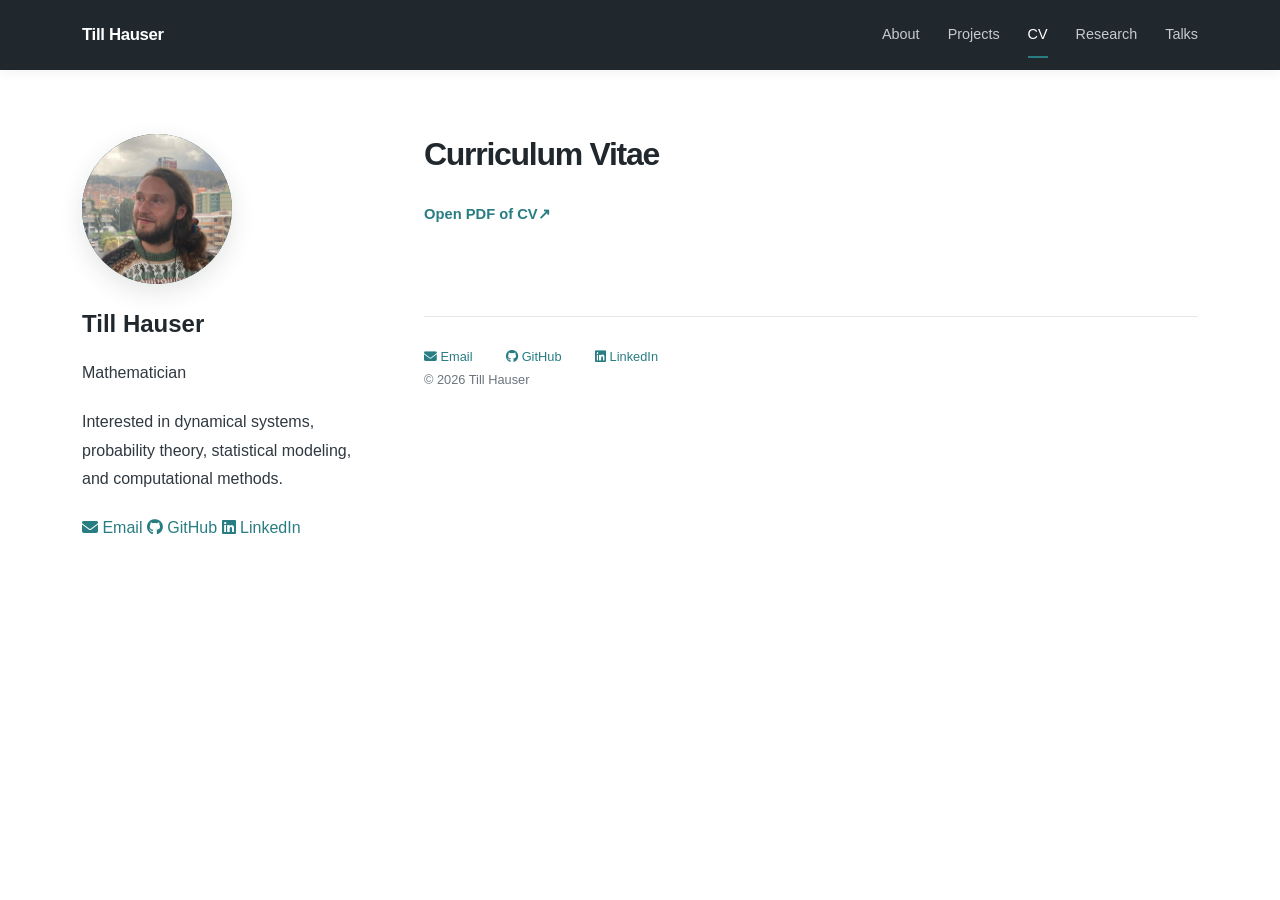
==== cv.html @ 0bf38874 "index.html updated, css and javascript added, 2pdfs added, image added, cv.html, projects.html, rese" ====
<!DOCTYPE html>
<html lang="en">
<head>
    <meta charset="UTF-8">
    <meta name="viewport" content="width=device-width, initial-scale=1.0">

    <title>Homepage of Till Hauser</title>

    <meta
        name="description"
        content="Personal website of Till Hauser."
    >

    <link rel="stylesheet" href="css/style.css">
    <script src="js/main.js" defer></script>

    <link rel="stylesheet" href="https://cdnjs.cloudflare.com/ajax/libs/font-awesome/6.7.2/css/all.min.css">
</head>

<body>

    <!-- Site navigation -->
    <header class="site-header">
        <div class="header-inner">
            <a href="index.html" class="site-title">Till Hauser</a>

            <button
                class="menu-toggle"
                id="menu-toggle"
                aria-label="Open navigation menu"
                aria-expanded="false"
                aria-controls="main-navigation">
                <span></span>
                <span></span>
                <span></span>
            </button>

            <nav class="main-navigation" id="main-navigation" aria-label="Main navigation">
                <a href="index.html" class="nav-link">About</a>
                <a href="projects.html" class="nav-link">Projects</a>
                <a href="cv.html" class="nav-link active">CV</a>
                <a href="research.html" class="nav-link">Research</a>
                <a href="talks.html" class="nav-link">Talks</a>
            </nav>
        </div>
    </header>


    <!-- Main Layout -->
    <div class="page-layout">

        <!-- Sidebar -->
        <aside class="sidebar">

            <div class="profile">

                <div class="profile-image">
                    <img src="images/face.jpg" alt="">
                </div>

                <h1 class="profile-name">
                    Till Hauser
                </h1>

                <p class="profile-role">
                    Mathematician
                </p>

                <p class="profile-description">
                    Interested in dynamical systems, probability theory, statistical
                    modeling, and computational methods.
                </p>

                <div class="profile-links">

                    <a href="mailto:hauser.math@mail.de">
                        <i class="fa-solid fa-envelope link-icon"></i>
                        Email
                    </a>

                    <a href="https://github.com/TillHauser"
                       target="_blank"
                       rel="noopener noreferrer">
                        <i class="fa-brands fa-github link-icon"></i>
                        GitHub
                    </a>

                    <a href="https://www.linkedin.com/in/till-hauser-2a17a729b/"
                       target="_blank"
                       rel="noopener noreferrer">
                        <i class="fa-brands fa-linkedin link-icon"></i>
                        LinkedIn
                    </a>

                </div>

            </div>
        </aside>


        <!-- Main Content -->
        <main class="main-content" id="home">

            <!-- CV -->
            <section class="content-section" id="cv">

                <!--
                <p class="eyebrow">EXPERIENCE & EDUCATION</p>
                    -->
                <h2>Curriculum Vitae</h2>


                <a href="files/cv.pdf"
                   target="_blank"
                   class="text-link">
                    Open PDF of CV↗
                </a>

                <!--

                <div class="timeline">

                    <div class="timeline-item">

                        <span class="timeline-date">
                            2024 — 2026
                        </span>

                        <div>
                            <h3>Research Fellow</h3>
                            <p>
                                Pontificia Universidad Católica de Chile
                            </p>
                        </div>

                    </div>

                    <div class="timeline-item">

                        <span class="timeline-date">
                            2022 — 2024
                        </span>

                        <div>
                            <h3>Postdoctoral Research</h3>
                            <p>
                                Max Planck Institute for Mathematics
                                and German Aerospace Center (DLR)
                            </p>
                        </div>

                    </div>

                    <div class="timeline-item">

                        <span class="timeline-date">
                            2017 — 2021
                        </span>

                        <div>
                            <h3>PhD in Mathematics</h3>
                            <p>
                                Friedrich Schiller University Jena
                            </p>
                        </div>

                    </div>

                </div>
                -->




            </section>


            <!-- Footer -->
            <footer class="site-footer">

                <a href="mailto:hauser.math@mail.de"
                   class = "footer-link">
                    <i class="fa-solid fa-envelope link-icon"></i>
                    Email
                </a>

                <a href="https://github.com/TillHauser"
                   target="_blank"
                   rel="noopener noreferrer"
                   class = "footer-link">
                    <i class="fa-brands fa-github link-icon"></i>
                    GitHub
                </a>

                <a href="https://www.linkedin.com/in/till-hauser-2a17a729b/"
                   target="_blank"
                   rel="noopener noreferrer"
                   class = "footer-link">
                    <i class="fa-brands fa-linkedin link-icon"></i>
                    LinkedIn
                </a>

                <p>
                    © <span id="current-year"></span>
                    Till Hauser
                </p>

            </footer>

        </main>

    </div>

</body>
</html>
---- css/style.css ----
/* =========================================
   1. Global settings
========================================= */

:root {
    --color-background: #ffffff;
    --color-surface: #f6f7f8;
    --color-header: #20272d;

    --color-text: #303840;
    --color-muted: #6b747d;
    --color-heading: #20272d;

    --color-accent: #287d83;
    --color-accent-light: #e7f2f2;

    --color-border: #e3e7e9;

    --font-main:
        "Segoe UI",
        "Helvetica Neue",
        Arial,
        sans-serif;

    --max-width: 1180px;
    --sidebar-width: 270px;

    --transition: 0.2s ease;
}


* {
    box-sizing: border-box;
}


html {
    scroll-behavior: smooth;
    scroll-padding-top: 90px;
}


body {
    margin: 0;
    background: var(--color-background);
    color: var(--color-text);

    font-family: var(--font-main);
    font-size: 16px;
    line-height: 1.8;

    -webkit-font-smoothing: antialiased;
}


a {
    color: var(--color-accent);
    text-decoration: none;

    transition: color var(--transition);
}


a:hover {
    color: #185e63;
}


h1,
h2,
h3 {
    color: var(--color-heading);
    line-height: 1.3;
    margin-top: 0;
}


h2 {
    font-size: 2rem;
    font-weight: 650;
    letter-spacing: -0.04em;
    margin-bottom: 1.5rem;
}


h3 {
    font-size: 1.2rem;
    font-weight: 650;
    margin-bottom: 0.5rem;
}


p {
    margin-top: 0;
    margin-bottom: 1.25rem;
}


/* =========================================
   2. Header and navigation
========================================= */

.site-header {
    position: sticky;
    top: 0;
    z-index: 100;

    background: var(--color-header);
    color: #ffffff;

    box-shadow: 0 2px 12px rgba(0, 0, 0, 0.06);
}


.header-inner {
    max-width: var(--max-width);
    min-height: 66px;

    margin: 0 auto;
    padding: 0 32px;

    display: flex;
    align-items: center;
    justify-content: space-between;
}


.site-title {
    color: #ffffff;
    font-size: 1.05rem;
    font-weight: 700;
    letter-spacing: -0.02em;
}


.site-title:hover {
    color: #b9dfe0;
}


.main-navigation {
    display: flex;
    align-items: center;
    gap: 28px;
}


.nav-link {
    color: #c5cbd0;
    font-size: 0.9rem;
    font-weight: 500;

    padding: 22px 0;

    position: relative;
}


.nav-link:hover,
.nav-link.active {
    color: #ffffff;
}


.nav-link.active::after {
    content: "";

    position: absolute;
    bottom: 12px;
    left: 0;

    width: 100%;
    height: 2px;

    background: var(--color-accent);
}


.menu-toggle {
    display: none;

    background: transparent;
    border: none;

    padding: 8px;
    cursor: pointer;
}


.menu-toggle span {
    display: block;

    width: 23px;
    height: 2px;

    margin: 5px 0;

    background: #ffffff;
}


/* =========================================
   3. Main page layout
========================================= */

.page-layout {
    max-width: var(--max-width);

    margin: 0 auto;
    padding: 64px 32px 40px;

    display: grid;
    grid-template-columns: var(--sidebar-width) minmax(0, 1fr);

    gap: 72px;
    align-items: start;
}


/* =========================================
   4. Sidebar
========================================= */

.sidebar {
    position: sticky;
    top: 105px;
}

.profile {
    text-align: left;
}

.profile-image {
    width: 150px;
    height: 150px;

    margin-bottom: 24px;

    display: flex;
    align-items: center;
    justify-content: center;

    border-radius: 50%;
    overflow: hidden;

    background: linear-gradient(135deg, #263840, #497b80);

    box-shadow: 0 8px 24px rgba(32, 39, 45, 0.12);
}

.profile-image img {
    display: block;

    width: 100%;
    height: 100%;

    object-fit: cover;
    object-position: center;
}



/* =========================================
   5. Main content
========================================= */

.main-content {
    min-width: 0;
}


.content-section {
    padding-bottom: 56px;
    margin-bottom: 56px;

    border-bottom: 1px solid var(--color-border);
}


.content-section:last-of-type {
    border-bottom: none;
    margin-bottom: 0;
}


.eyebrow {
    color: var(--color-accent);

    font-size: 0.72rem;
    font-weight: 700;

    letter-spacing: 0.13em;
    line-height: 1.5;

    margin-bottom: 14px;
}


.intro {
    color: #46515a;

    font-size: 1rem;
    text-align: justify;
    line-height: 1.8;

    font-weight: 400;
}


/* =========================================
   6. Projects
========================================= */

.project {
    display: grid;
    grid-template-columns: 42px minmax(0, 1fr);

    gap: 18px;

    padding: 28px 0;

    border-top: 1px solid var(--color-border);
}


.project-number {
    color: #a0a9af;

    font-size: 0.82rem;
    font-weight: 600;

    padding-top: 4px;
}


.project-content p {
    color: var(--color-muted);
    font-size: 0.95rem;
}


.project-tags {
    display: flex;
    flex-wrap: wrap;
    gap: 8px;

    margin: 18px 0;
}


.project-tags span {
    background: var(--color-accent-light);
    color: #28666a;

    padding: 4px 10px;

    border-radius: 4px;

    font-size: 0.75rem;
    font-weight: 600;
}


.project-link {
    font-size: 0.9rem;
    font-weight: 600;
}


.project-link span,
.text-link span {
    margin-left: 4px;
}


/* =========================================
   7. CV timeline
========================================= */

.timeline {
    margin: 32px 0;
}


.timeline-item {
    display: grid;
    grid-template-columns: 125px minmax(0, 1fr);

    gap: 20px;

    padding-bottom: 30px;

    position: relative;
}


.timeline-item:last-child {
    padding-bottom: 0;
}


.timeline-date {
    color: var(--color-muted);

    font-size: 0.85rem;
    font-weight: 600;

    padding-top: 3px;
}


.timeline-item h3 {
    font-size: 1.05rem;
    margin-bottom: 5px;
}


.timeline-item p {
    color: var(--color-muted);
    font-size: 0.9rem;

    margin-bottom: 0;
}


.text-link {
    font-weight: 600;
    font-size: 0.92rem;
}




/* =========================================
   8. Publications
========================================= */


.dissertation-list {
    list-style: none;
    padding-left: 42px;
}


.publication-group {
    margin-top: 42px;
}


.publication-heading {
    font-size: 1.3rem;
    font-weight: 650;

    margin-bottom: 24px;
    padding-bottom: 12px;

    border-bottom: 1px solid var(--color-border);
}


.publication-list {
    list-style: none;

    counter-reset: publication-counter;

    margin: 0;
    padding: 0;
}


.publication-list[start="11"] {
    counter-reset: publication-counter 10;
}


.publication-list li {
    counter-increment: publication-counter;

    position: relative;

    padding: 0 0 26px 42px;
    margin-bottom: 26px;

    border-bottom: 1px solid var(--color-border);
}


.publication-list li::before {
    content: "[" counter(publication-counter) "]";

    position: absolute;
    left: 0;
    top: 1px;

    color: var(--color-muted);

    font-size: 0.85rem;
    font-weight: 600;

    font-variant-numeric: tabular-nums;
}


.publication-list li:last-child {
    border-bottom: none;
}


.authors {
    display: block;

    color: var(--color-text);

    font-size: 0.92rem;
    line-height: 1.7;
}


.publication-title {
    display: inline;

    color: var(--color-heading);

    font-size: 1rem;
    font-weight: 600;
    line-height: 1.7;
}


.publication-title:hover {
    color: var(--color-accent);
}


.journal {
    display: block;

    color: var(--color-muted);

    font-size: 0.9rem;
    line-height: 1.7;

    margin-top: 3px;
}


.doi {
    display: inline-block;

    color: var(--color-accent);

    font-size: 0.78rem;
    font-weight: 700;

    margin-top: 7px;
}


.doi:hover {
    text-decoration: underline;
}


@media (max-width: 700px) {

    .publication-list li {
        padding-left: 34px;
        margin-bottom: 22px;
        padding-bottom: 22px;
    }

    .publication-title {
        font-size: 0.95rem;
    }

    .authors,
    .journal {
        font-size: 0.85rem;
    }

}



/* =========================================
   9. Footer
========================================= */

.site-footer {
    margin-top: 32px;
    padding-top: 28px;

    border-top: 1px solid var(--color-border);

    color: var(--color-muted);
    font-size: 0.8rem;
}


.site-footer p {
    margin-bottom: 5px;
}

.footer-link {
    margin-right: 30px;
}


/* =========================================
   10. Responsive design
========================================= */

@media (max-width: 900px) {

    .page-layout {
        grid-template-columns: 220px minmax(0, 1fr);
        gap: 42px;

        padding: 48px 24px 32px;
    }

    .profile-image {
        width: 140px;
        height: 140px;
        border-radius: 50%;
        overflow: hidden;
        margin-bottom: 20px;
    }

    .profile-image img {
        width: 100%;
        height: 100%;
        object-fit: cover;
        object-position: center;
        display: block;
    }

    .main-navigation {
        gap: 18px;
    }

}


@media (max-width: 700px) {

    .header-inner {
        padding: 0 22px;
    }

    .menu-toggle {
        display: block;
    }

    .main-navigation {
        display: none;

        position: absolute;
        top: 66px;
        left: 0;
        right: 0;

        background: var(--color-header);

        padding: 12px 22px 22px;

        flex-direction: column;
        align-items: stretch;

        gap: 0;
    }

    .main-navigation.open {
        display: flex;
    }

    .nav-link {
        padding: 12px 0;
    }

    .nav-link.active::after {
        display: none;
    }

    .page-layout {
        display: flex;
        flex-direction: column;

        gap: 48px;

        padding: 40px 22px 24px;
    }

    .sidebar {
        position: sticky;
        top: 0;
        align-self: start;

        height: 100vh;
        overflow-y: auto;
    }

    .profile {
        display: grid;
        grid-template-columns: 90px minmax(0, 1fr);

        column-gap: 20px;
        align-items: center;
    }

    .profile-image {
        width: 90px;
        height: 90px;

        grid-row: span 3;

        margin: 0;

        font-size: 1.8rem;
    }

    .profile-name {
        font-size: 1.35rem;
        margin-bottom: 2px;
    }

    .profile-role {
        margin-bottom: 4px;
    }

    .profile-description {
        font-size: 0.85rem;
        margin-bottom: 0;
    }

    .profile-links {
        grid-column: 1 / -1;

        flex-direction: row;
        flex-wrap: wrap;

        gap: 18px;

        margin-top: 20px;
    }

    .profile-links a {
        font-size: 0.85rem;
    }

    .content-section {
        padding-bottom: 40px;
        margin-bottom: 40px;
    }

    h2 {
        font-size: 1.75rem;
    }

    .intro {
        font-size: 1.1rem;
    }

    .timeline-item {
        grid-template-columns: 1fr;
        gap: 5px;
    }

}


@media (max-width: 420px) {

    .profile {
        grid-template-columns: 72px minmax(0, 1fr);
        column-gap: 14px;
    }

    .profile-image {
        width: 72px;
        height: 72px;

        font-size: 1.5rem;
    }

    .profile-name {
        font-size: 1.2rem;
    }

    .project {
        grid-template-columns: 28px minmax(0, 1fr);
        gap: 12px;
    }

}


/* =========================================
   11. Talks
========================================= */

.talk-year {
    margin: 44px 0 0;
}

.talk-year-heading {
    font-size: 1.3rem;
    font-weight: 650;
    margin-bottom: 8px;
    padding-bottom: 12px;
    border-bottom: 1px solid var(--color-border);
}

.talk-list {
    margin: 0;
}

.talk-item {
    display: grid;
    grid-template-columns: 76px minmax(0, 1fr);
    gap: 20px;
    padding: 22px 0;
    border-bottom: 1px solid var(--color-border);
}

.talk-item:last-child {
    border-bottom: none;
}

.talk-date {
    color: var(--color-muted);
    font-size: 0.85rem;
    font-weight: 600;
    font-variant-numeric: tabular-nums;
    padding-top: 3px;
}

.talk-heading {
    display: flex;
    flex-wrap: wrap;
    align-items: baseline;
    gap: 8px 12px;
}

.talk-title {
    font-size: 1.05rem;
    margin-bottom: 5px;
}

.talk-event {
    color: var(--color-muted);
    font-size: 0.9rem;
    line-height: 1.7;
    margin: 0;
}

.talk-tags {
    display: flex;
    flex-wrap: wrap;
    gap: 8px;

    margin: 18px 0;
}


.talk-tags span {
    background: var(--color-accent-light);
    color: #28666a;

    padding: 4px 10px;

    border-radius: 4px;

    font-size: 0.75rem;
    font-weight: 600;
}

@media (max-width: 700px) {
    .talk-item {
        grid-template-columns: 1fr;
        gap: 5px;
        padding: 20px 0;
    }

    .talk-heading {
        display: block;
    }

    .talk-type {
        display: inline-block;
        margin: 3px 0 6px;
    }

    .talk-title {
        font-size: 1rem;
    }

    .talk-venue {
        font-size: 0.85rem;
    }
}
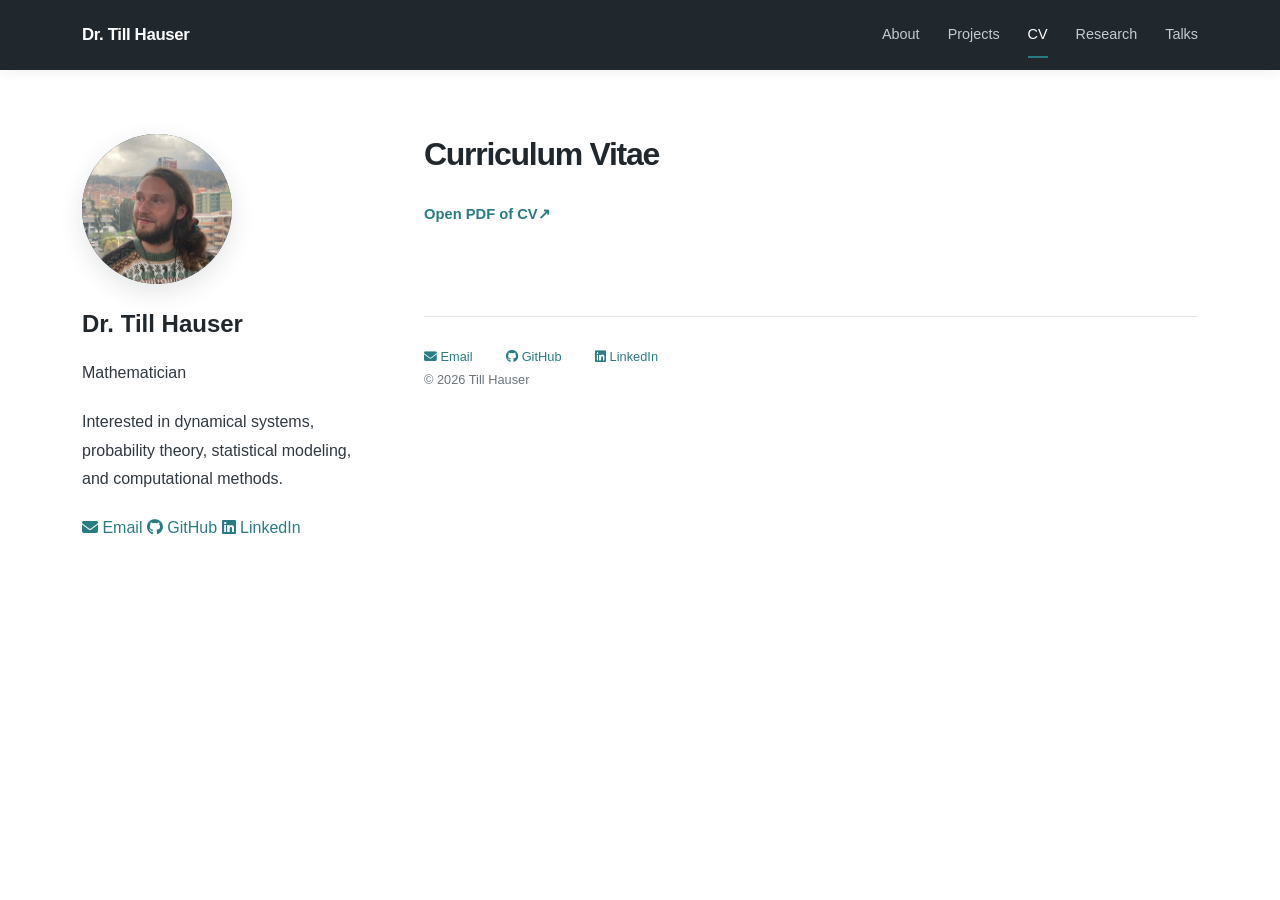
==== commit 17405dee: "Dr Titel added" ====
--- a/cv.html
+++ b/cv.html
@@ -5,11 +5,11 @@
     <meta charset="UTF-8">
     <meta name="viewport" content="width=device-width, initial-scale=1.0">
 
-    <title>Homepage of Till Hauser</title>
+    <title>Homepage of Dr. Till Hauser</title>
 
     <meta
         name="description"
-        content="Personal website of Till Hauser."
+        content="Personal website of Dr. Till Hauser."
     >
 
     <link rel="stylesheet" href="css/style.css">
@@ -23,7 +23,7 @@
     <!-- Site navigation -->
     <header class="site-header">
         <div class="header-inner">
-            <a href="index.html" class="site-title">Till Hauser</a>
+            <a href="index.html" class="site-title">Dr. Till Hauser</a>
 
             <button
                 class="menu-toggle"
@@ -60,7 +60,7 @@
                 </div>
 
                 <h1 class="profile-name">
-                    Till Hauser
+                    Dr. Till Hauser
                 </h1>
 
                 <p class="profile-role">
@@ -117,7 +117,13 @@
                     Open PDF of CV↗
                 </a>
 
+
+                
+
                 <!--
+
+                <h3>Curriculum Vitae</h3>
+
 
                 <div class="timeline">
 
--- a/css/style.css
+++ b/css/style.css
@@ -227,9 +227,11 @@
     top: 105px;
 }
 
+
 .profile {
     text-align: left;
 }
+
 
 .profile-image {
     width: 150px;
@@ -249,6 +251,7 @@
     box-shadow: 0 8px 24px rgba(32, 39, 45, 0.12);
 }
 
+
 .profile-image img {
     display: block;
 
@@ -258,7 +261,6 @@
     object-fit: cover;
     object-position: center;
 }
-
 
 
 /* =========================================
@@ -430,12 +432,9 @@
 }
 
 
-
-
 /* =========================================
    8. Publications
 ========================================= */
-
 
 .dissertation-list {
     list-style: none;
@@ -582,7 +581,6 @@
 }
 
 
-
 /* =========================================
    9. Footer
 ========================================= */
@@ -602,6 +600,7 @@
     margin-bottom: 5px;
 }
 
+
 .footer-link {
     margin-right: 30px;
 }
@@ -610,6 +609,8 @@
 /* =========================================
    10. Responsive design
 ========================================= */
+
+/* Tablets */
 
 @media (max-width: 900px) {
 
@@ -623,16 +624,20 @@
     .profile-image {
         width: 140px;
         height: 140px;
+
         border-radius: 50%;
         overflow: hidden;
+
         margin-bottom: 20px;
     }
 
     .profile-image img {
         width: 100%;
         height: 100%;
+
         object-fit: cover;
         object-position: center;
+
         display: block;
     }
 
@@ -643,7 +648,11 @@
 }
 
 
+/* Smartphones */
+
 @media (max-width: 700px) {
+
+    /* Header and navigation */
 
     .header-inner {
         padding: 0 22px;
@@ -683,23 +692,34 @@
         display: none;
     }
 
+
+    /* Page layout */
+
     .page-layout {
         display: flex;
         flex-direction: column;
 
-        gap: 48px;
-
-        padding: 40px 22px 24px;
-    }
+        gap: 24px;
+
+        padding: 24px 22px 24px;
+    }
+
+
+    /* Sidebar: normal document flow */
 
     .sidebar {
-        position: sticky;
-        top: 0;
-        align-self: start;
-
-        height: 100vh;
-        overflow-y: auto;
-    }
+        position: static;
+
+        align-self: auto;
+
+        width: 100%;
+        height: auto;
+
+        overflow: visible;
+    }
+
+
+    /* Profile */
 
     .profile {
         display: grid;
@@ -731,46 +751,105 @@
 
     .profile-description {
         font-size: 0.85rem;
+        line-height: 1.6;
+
         margin-bottom: 0;
     }
 
+
+    /* Profile links */
+
     .profile-links {
+        display: flex;
+
         grid-column: 1 / -1;
 
         flex-direction: row;
         flex-wrap: wrap;
 
-        gap: 18px;
-
-        margin-top: 20px;
+        gap: 12px 20px;
+
+        margin-top: 12px;
     }
 
     .profile-links a {
         font-size: 0.85rem;
     }
 
+
+    /* Main content */
+
     .content-section {
-        padding-bottom: 40px;
-        margin-bottom: 40px;
+        padding-bottom: 32px;
+        margin-bottom: 32px;
     }
 
     h2 {
         font-size: 1.75rem;
+        margin-bottom: 1rem;
     }
 
     .intro {
-        font-size: 1.1rem;
-    }
+        font-size: 1rem;
+        line-height: 1.7;
+
+        text-align: left;
+    }
+
+
+    /* CV timeline */
 
     .timeline-item {
         grid-template-columns: 1fr;
         gap: 5px;
     }
 
-}
-
+
+    /* Talks */
+
+    .talk-year {
+        margin-top: 24px;
+    }
+
+    .talk-item {
+        grid-template-columns: 1fr;
+        gap: 5px;
+
+        padding: 20px 0;
+    }
+
+    .talk-heading {
+        display: block;
+    }
+
+    .talk-type {
+        display: inline-block;
+        margin: 3px 0 6px;
+    }
+
+    .talk-title {
+        font-size: 1rem;
+    }
+
+    .talk-venue {
+        font-size: 0.85rem;
+    }
+
+}
+
+
+/* Very small smartphones */
 
 @media (max-width: 420px) {
+
+    .header-inner {
+        padding: 0 16px;
+    }
+
+    .page-layout {
+        padding: 20px 16px 24px;
+        gap: 20px;
+    }
 
     .profile {
         grid-template-columns: 72px minmax(0, 1fr);
@@ -788,6 +867,14 @@
         font-size: 1.2rem;
     }
 
+    .profile-description {
+        font-size: 0.82rem;
+    }
+
+    .profile-links {
+        gap: 10px 16px;
+    }
+
     .project {
         grid-template-columns: 28px minmax(0, 1fr);
         gap: 12px;
@@ -804,60 +891,82 @@
     margin: 44px 0 0;
 }
 
+
 .talk-year-heading {
     font-size: 1.3rem;
     font-weight: 650;
+
     margin-bottom: 8px;
     padding-bottom: 12px;
+
     border-bottom: 1px solid var(--color-border);
 }
+
 
 .talk-list {
     margin: 0;
 }
+
 
 .talk-item {
     display: grid;
     grid-template-columns: 76px minmax(0, 1fr);
+
     gap: 20px;
+
     padding: 22px 0;
+
     border-bottom: 1px solid var(--color-border);
 }
+
 
 .talk-item:last-child {
     border-bottom: none;
 }
 
+
 .talk-date {
     color: var(--color-muted);
+
     font-size: 0.85rem;
     font-weight: 600;
+
     font-variant-numeric: tabular-nums;
+
     padding-top: 3px;
 }
+
 
 .talk-heading {
     display: flex;
     flex-wrap: wrap;
+
     align-items: baseline;
+
     gap: 8px 12px;
 }
+
 
 .talk-title {
     font-size: 1.05rem;
     margin-bottom: 5px;
 }
 
+
 .talk-event {
     color: var(--color-muted);
+
     font-size: 0.9rem;
     line-height: 1.7;
+
     margin: 0;
 }
+
 
 .talk-tags {
     display: flex;
     flex-wrap: wrap;
+
     gap: 8px;
 
     margin: 18px 0;
@@ -876,27 +985,5 @@
     font-weight: 600;
 }
 
-@media (max-width: 700px) {
-    .talk-item {
-        grid-template-columns: 1fr;
-        gap: 5px;
-        padding: 20px 0;
-    }
-
-    .talk-heading {
-        display: block;
-    }
-
-    .talk-type {
-        display: inline-block;
-        margin: 3px 0 6px;
-    }
-
-    .talk-title {
-        font-size: 1rem;
-    }
-
-    .talk-venue {
-        font-size: 0.85rem;
-    }
-}
+
+/* Mobile talk styles are defined in the responsive section above. */
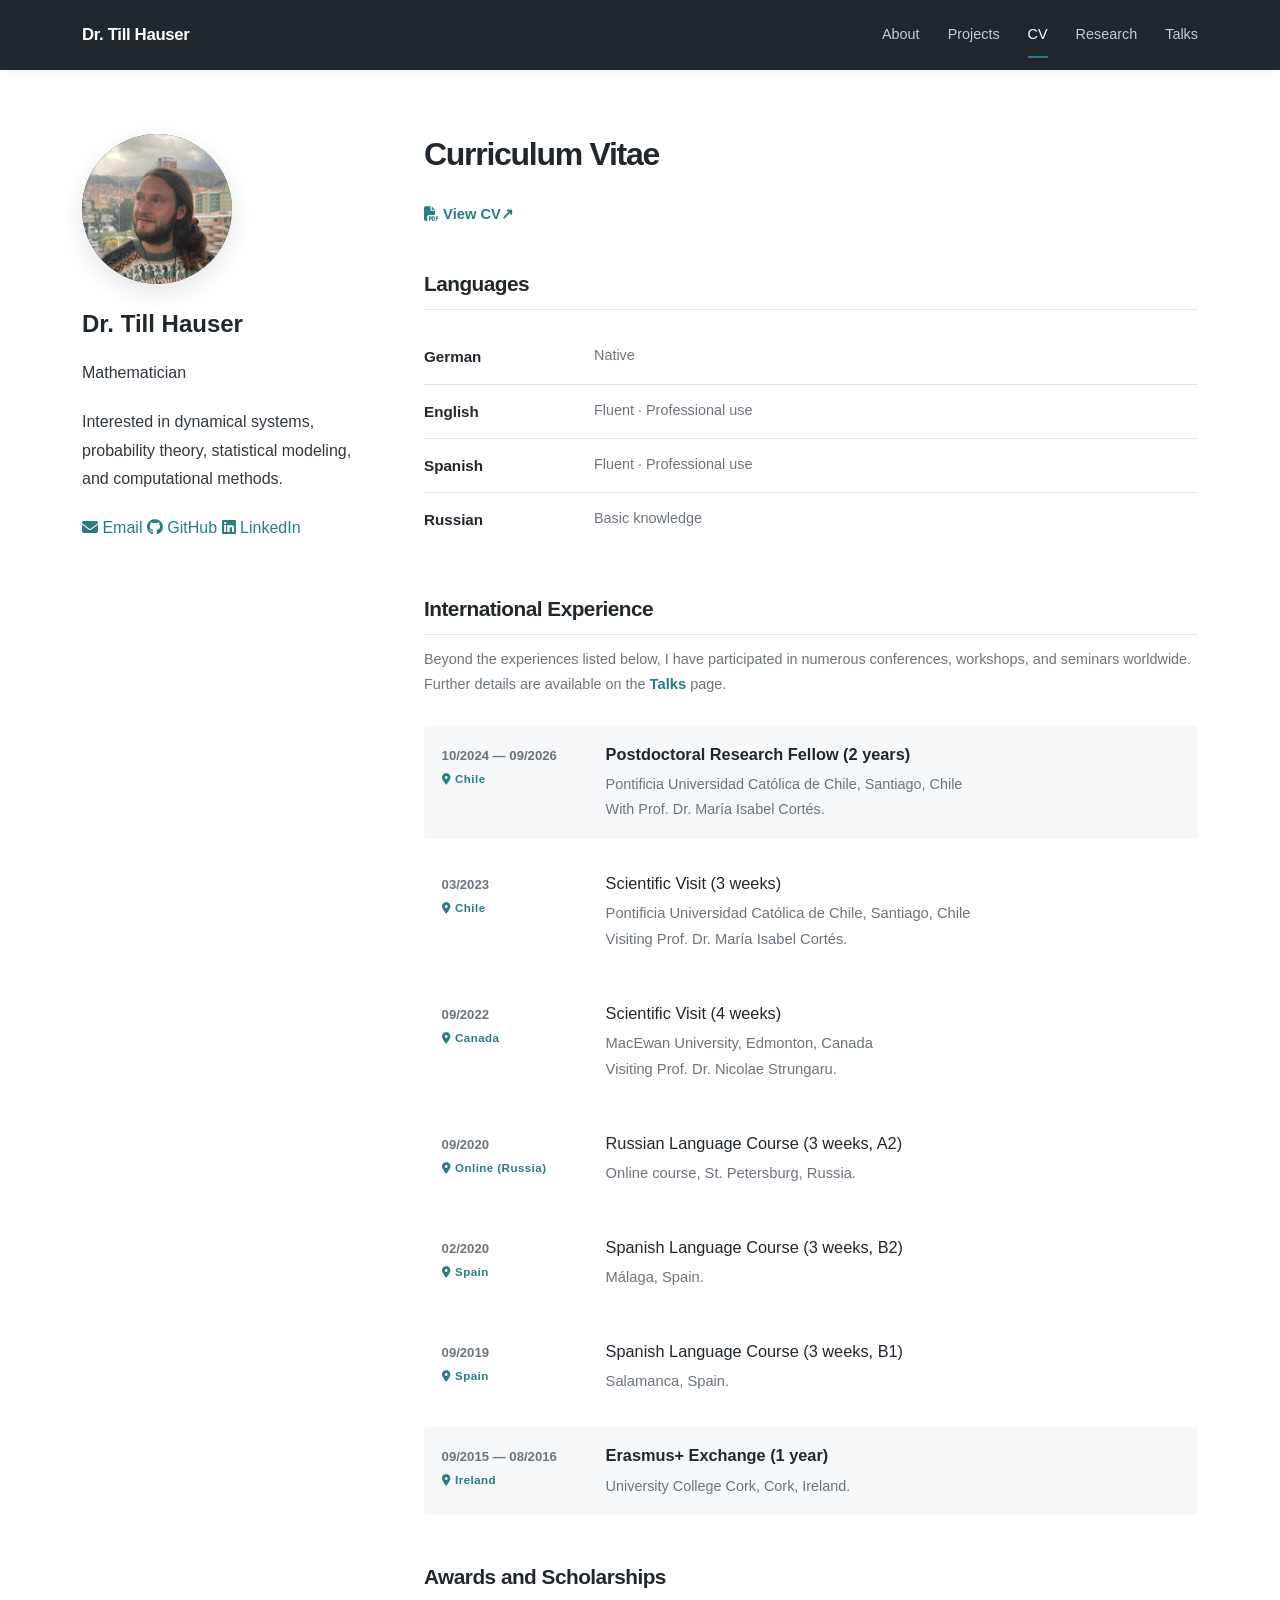
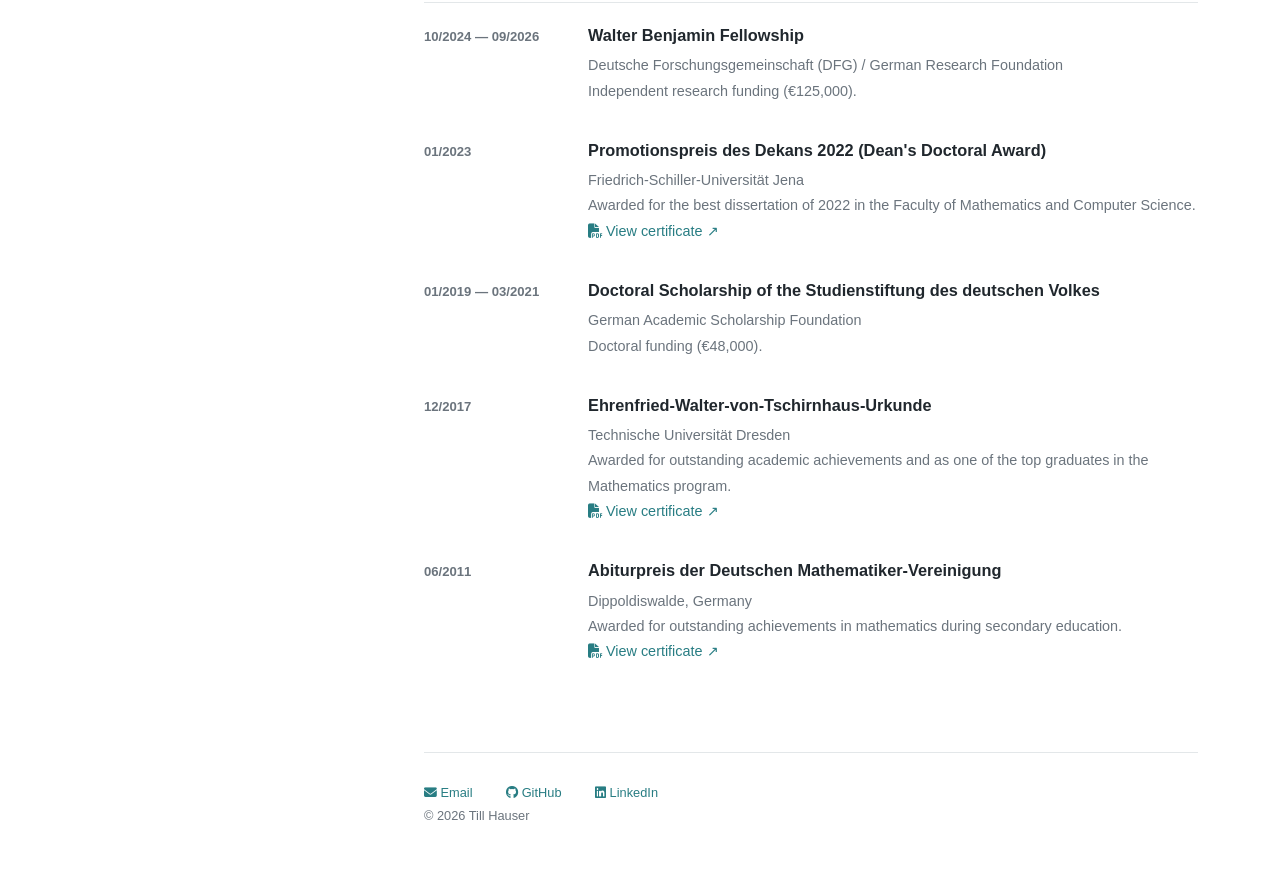
==== commit 4d44c171: "Details to CV page added" ====
--- a/cv.html
+++ b/cv.html
@@ -111,70 +111,401 @@
                 <h2>Curriculum Vitae</h2>
 
 
-                <a href="files/cv.pdf"
+                <a href="files/CV_Till_Hauser.pdf"
                    target="_blank"
                    class="text-link">
-                    Open PDF of CV↗
+                   <i class="fa-solid fa-file-pdf"></i>
+                    View CV↗
                 </a>
 
 
-                
-
-                <!--
-
-                <h3>Curriculum Vitae</h3>
-
-
-                <div class="timeline">
-
-                    <div class="timeline-item">
-
-                        <span class="timeline-date">
-                            2024 — 2026
-                        </span>
-
-                        <div>
-                            <h3>Research Fellow</h3>
-                            <p>
-                                Pontificia Universidad Católica de Chile
+                <div class="cv-details">
+
+                    <!-- Languages -->                
+                    <div class="cv-subsection">
+
+                        <h3 class="cv-subsection-heading">Languages</h3>
+
+                        <div class="language-list">
+
+                            <div class="language-item">
+                                <span class="language-name">German</span>
+                                <span class="language-level">Native</span>
+                            </div>
+
+                            <div class="language-item">
+                                <span class="language-name">English</span>
+                                <span class="language-level">Fluent · Professional use</span>
+                            </div>
+
+                            <div class="language-item">
+                                <span class="language-name">Spanish</span>
+                                <span class="language-level">Fluent · Professional use</span>
+                            </div>
+
+                            <div class="language-item">
+                                <span class="language-name">Russian</span>
+                                <span class="language-level">Basic knowledge</span>
+                            </div>
+
+                        </div>
+
+                    </div>
+
+
+
+
+
+
+                    <!-- International Experience -->
+                    <div class="cv-category">
+
+                        <h3>International Experience</h3>
+
+                            <p class="cv-intro">
+                                Beyond the experiences listed below, I have participated in numerous
+                                conferences, workshops, and seminars worldwide.
+                                Further details are available on the
+                                <a href="talks.html" class="text-link">Talks</a> page.
                             </p>
+
+                        <div class="cv-list cv-list-international">
+
+                            <!-- Chile: Main international experience -->
+                            <div class="cv-item cv-item-featured">
+                                <div class="cv-item-date">
+                                    <span class="cv-date-period">
+                                        10/2024 — 09/2026
+                                    </span>
+
+                                    <span class="cv-country">
+                                        <i class="fa-solid fa-location-dot"></i>
+                                        Chile
+                                    </span>
+                                </div>
+
+                                <div>
+                                    <span class="cv-item-title">
+                                        Postdoctoral Research Fellow (2 years)
+                                    </span>
+
+                                    <p class="cv-item-description">
+                                        Pontificia Universidad Católica de Chile, Santiago, Chile
+                                        <br>
+                                        With Prof. Dr. María Isabel Cortés.
+                                    </p>
+                                </div>
+                            </div>
+
+                            <!-- Chile: Scientific visit -->
+                            <div class="cv-item cv-item-secondary">
+                                <div class="cv-item-date">
+                                    <span class="cv-date-period">03/2023</span>
+
+                                    <span class="cv-country">
+                                        <i class="fa-solid fa-location-dot"></i>
+                                        Chile
+                                    </span>
+                                </div>
+
+                                <div>
+                                    <span class="cv-item-title">
+                                        Scientific Visit (3 weeks)
+                                    </span>
+
+                                    <p class="cv-item-description">
+                                        Pontificia Universidad Católica de Chile, Santiago, Chile
+                                        <br>
+                                        Visiting Prof. Dr. María Isabel Cortés.
+                                    </p>
+                                </div>
+                            </div>
+
+                            <!-- Canada -->
+                            <div class="cv-item cv-item-secondary">
+                                <div class="cv-item-date">
+                                    <span class="cv-date-period">09/2022</span>
+
+                                    <span class="cv-country">
+                                        <i class="fa-solid fa-location-dot"></i>
+                                        Canada
+                                    </span>
+                                </div>
+
+                                <div>
+                                    <span class="cv-item-title">
+                                        Scientific Visit (4 weeks)
+                                    </span>
+
+                                    <p class="cv-item-description">
+                                        MacEwan University, Edmonton, Canada
+                                        <br>
+                                        Visiting Prof. Dr. Nicolae Strungaru.
+                                    </p>
+                                </div>
+                            </div>
+
+
+                            <!--
+                            
+                            <div class="cv-item cv-item-secondary">
+                                <div class="cv-item-date">
+                                    <span class="cv-date-period">07/2022</span>
+
+                                    <span class="cv-country">
+                                        <i class="fa-solid fa-location-dot"></i>
+                                        Poland
+                                    </span>
+                                </div>
+
+                                <div>
+                                    <span class="cv-item-title">
+                                        Scientific Visit (1 week)
+                                    </span>
+
+                                    <p class="cv-item-description">
+                                        Jagiellonian University, Kraków, Poland
+                                        <br>
+                                        Visiting Prof. Dr. Maik Gröger and Prof. Dr. Dominik Kwietniak.
+                                    </p>
+                                </div>
+                            </div>
+
+                            
+                            <div class="cv-item cv-item-secondary">
+                                <div class="cv-item-date">
+                                    <span class="cv-date-period">06/2022</span>
+
+                                    <span class="cv-country">
+                                        <i class="fa-solid fa-location-dot"></i>
+                                        United Kingdom
+                                    </span>
+                                </div>
+
+                                <div>
+                                    <span class="cv-item-title">
+                                        Scientific Visit (1 week)
+                                    </span>
+
+                                    <p class="cv-item-description">
+                                        Durham University, Durham, United Kingdom
+                                        <br>
+                                        Visiting Prof. Dr. Gabriel Fuhrmann.
+                                    </p>
+                                </div>
+                            </div>
+
+                            -->
+
+                            <!-- Russia -->
+                            <div class="cv-item cv-item-secondary">
+                                <div class="cv-item-date">
+                                    <span class="cv-date-period">09/2020</span>
+
+                                    <span class="cv-country">
+                                        <i class="fa-solid fa-location-dot"></i>
+                                        Online (Russia)
+                                    </span>
+                                </div>
+
+                                <div>
+                                    <span class="cv-item-title">
+                                        Russian Language Course (3 weeks, A2)
+                                    </span>
+
+                                    <p class="cv-item-description">
+                                        Online course, St. Petersburg, Russia.
+                                    </p>
+                                </div>
+                            </div>
+
+                            <!-- Spain -->
+                            <div class="cv-item cv-item-secondary">
+                                <div class="cv-item-date">
+                                    <span class="cv-date-period">02/2020</span>
+
+                                    <span class="cv-country">
+                                        <i class="fa-solid fa-location-dot"></i>
+                                        Spain
+                                    </span>
+                                </div>
+
+                                <div>
+                                    <span class="cv-item-title">
+                                        Spanish Language Course (3 weeks, B2)
+                                    </span>
+
+                                    <p class="cv-item-description">
+                                        Málaga, Spain.
+                                    </p>
+                                </div>
+                            </div>
+
+                            <!-- Spain -->
+                            <div class="cv-item cv-item-secondary">
+                                <div class="cv-item-date">
+                                    <span class="cv-date-period">09/2019</span>
+
+                                    <span class="cv-country">
+                                        <i class="fa-solid fa-location-dot"></i>
+                                        Spain
+                                    </span>
+                                </div>
+
+                                <div>
+                                    <span class="cv-item-title">
+                                        Spanish Language Course (3 weeks, B1)
+                                    </span>
+
+                                    <p class="cv-item-description">
+                                        Salamanca, Spain.
+                                    </p>
+                                </div>
+                            </div>
+
+                            <!-- Ireland: Long-term exchange -->
+                            <div class="cv-item cv-item-featured">
+                                <div class="cv-item-date">
+                                    <span class="cv-date-period">
+                                        09/2015 — 08/2016
+                                    </span>
+
+                                    <span class="cv-country">
+                                        <i class="fa-solid fa-location-dot"></i>
+                                        Ireland
+                                    </span>
+                                </div>
+
+                                <div>
+                                    <span class="cv-item-title">
+                                        Erasmus+ Exchange (1 year)
+                                    </span>
+
+                                    <p class="cv-item-description">
+                                        University College Cork, Cork, Ireland.
+                                    </p>
+                                </div>
+                            </div>
+
                         </div>
 
                     </div>
 
-                    <div class="timeline-item">
-
-                        <span class="timeline-date">
-                            2022 — 2024
-                        </span>
-
-                        <div>
-                            <h3>Postdoctoral Research</h3>
-                            <p>
-                                Max Planck Institute for Mathematics
-                                and German Aerospace Center (DLR)
-                            </p>
+
+
+                    
+
+                    <!-- Awards and Scholarships -->
+                    <div class="cv-category">
+
+                        <h3>Awards and Scholarships</h3>
+
+                        <div class="cv-list">
+
+                            <div class="cv-item">
+                                <span class="cv-item-date">10/2024 — 09/2026</span>
+                                <div>
+                                    <span class="cv-item-title">
+                                        Walter Benjamin Fellowship
+                                    </span>
+                                    <p class="cv-item-description">
+                                        Deutsche Forschungsgemeinschaft (DFG) /
+                                        German Research Foundation
+                                        <br>
+                                        Independent research funding (€125,000).
+                                    </p>
+                                </div>
+                            </div>
+
+                            <div class="cv-item">
+                                <span class="cv-item-date">01/2023</span>
+                                <div>
+                                    <span class="cv-item-title">
+                                        Promotionspreis des Dekans 2022
+                                        (Dean's Doctoral Award)
+                                    </span>
+                                    <p class="cv-item-description">
+                                        Friedrich-Schiller-Universität Jena
+                                        <br>
+                                        Awarded for the best dissertation of 2022
+                                        in the Faculty of Mathematics and Computer Science.
+                                        <br>
+                                        <a href="files/Urkunde_Promotionspreis_Hauser.pdf"
+                                            target="_blank"
+                                            rel="noopener noreferrer"
+                                            class="certificate-link">
+                                                <i class="fa-solid fa-file-pdf"></i>
+                                                View certificate ↗
+                                        </a>
+                                    </p>
+                                </div>
+                            </div>
+
+                            <div class="cv-item">
+                                <span class="cv-item-date">01/2019 — 03/2021</span>
+                                <div>
+                                    <span class="cv-item-title">
+                                        Doctoral Scholarship of the Studienstiftung des deutschen Volkes
+                                    </span>
+                                    <p class="cv-item-description">
+                                        German Academic Scholarship Foundation
+                                        <br>
+                                        Doctoral funding (€48,000).
+                                    </p>
+                                </div>
+                            </div>
+
+                            <div class="cv-item">
+                                <span class="cv-item-date">12/2017</span>
+                                <div>
+                                    <span class="cv-item-title">
+                                        Ehrenfried-Walter-von-Tschirnhaus-Urkunde
+                                    </span>
+                                    <p class="cv-item-description">
+                                        Technische Universität Dresden
+                                        <br>
+                                        Awarded for outstanding academic achievements
+                                        and as one of the top graduates in the Mathematics program.
+                                        <br>
+                                        <a href="files/Urkunde_Tschirnhaus_Hauser.pdf"
+                                            target="_blank"
+                                            rel="noopener noreferrer"
+                                            class="certificate-link">
+                                                <i class="fa-solid fa-file-pdf"></i>
+                                                View certificate ↗
+                                        </a>
+                                    </p>
+                                </div>
+                            </div>
+
+                            <div class="cv-item">
+                                <span class="cv-item-date">06/2011</span>
+                                <div>
+                                    <span class="cv-item-title">
+                                        Abiturpreis der Deutschen Mathematiker-Vereinigung
+                                    </span>
+                                    <p class="cv-item-description">
+                                        Dippoldiswalde, Germany
+                                        <br>
+                                        Awarded for outstanding achievements in mathematics
+                                        during secondary education.
+                                        <br>
+                                        <a href="files/Urkunde_DMV_Abiturpreis_Hauser.pdf"
+                                            target="_blank"
+                                            rel="noopener noreferrer"
+                                            class="certificate-link">
+                                                <i class="fa-solid fa-file-pdf"></i>
+                                                View certificate ↗
+                                        </a>
+                                    </p>
+                                </div>
+                            </div>
+
                         </div>
 
                     </div>
 
-                    <div class="timeline-item">
-
-                        <span class="timeline-date">
-                            2017 — 2021
-                        </span>
-
-                        <div>
-                            <h3>PhD in Mathematics</h3>
-                            <p>
-                                Friedrich Schiller University Jena
-                            </p>
-                        </div>
-
-                    </div>
-
                 </div>
-                -->
 
 
 
--- a/css/style.css
+++ b/css/style.css
@@ -1,80 +1,59 @@
-
 /* =========================================
    1. Global settings
 ========================================= */
 
 :root {
-    --color-background: #ffffff;
+    --color-background: #fff;
     --color-surface: #f6f7f8;
     --color-header: #20272d;
-
     --color-text: #303840;
     --color-muted: #6b747d;
     --color-heading: #20272d;
-
     --color-accent: #287d83;
     --color-accent-light: #e7f2f2;
-
     --color-border: #e3e7e9;
 
-    --font-main:
-        "Segoe UI",
-        "Helvetica Neue",
-        Arial,
-        sans-serif;
+    --font-main: "Segoe UI", "Helvetica Neue", Arial, sans-serif;
 
     --max-width: 1180px;
     --sidebar-width: 270px;
-
     --transition: 0.2s ease;
 }
-
 
 * {
     box-sizing: border-box;
 }
-
 
 html {
     scroll-behavior: smooth;
     scroll-padding-top: 90px;
 }
-
 
 body {
     margin: 0;
     background: var(--color-background);
     color: var(--color-text);
-
     font-family: var(--font-main);
     font-size: 16px;
     line-height: 1.8;
-
     -webkit-font-smoothing: antialiased;
 }
-
 
 a {
     color: var(--color-accent);
     text-decoration: none;
-
     transition: color var(--transition);
 }
-
 
 a:hover {
     color: #185e63;
 }
 
-
-h1,
-h2,
-h3 {
+h1, h2, h3 {
     color: var(--color-heading);
     line-height: 1.3;
     margin-top: 0;
 }
-
 
 h2 {
     font-size: 2rem;
@@ -83,14 +62,12 @@
     margin-bottom: 1.5rem;
 }
 
-
 h3 {
     font-size: 1.2rem;
     font-weight: 650;
     margin-bottom: 0.5rem;
 }
 
-
 p {
     margin-top: 0;
     margin-bottom: 1.25rem;
@@ -105,39 +82,31 @@
     position: sticky;
     top: 0;
     z-index: 100;
-
     background: var(--color-header);
-    color: #ffffff;
-
+    color: #fff;
     box-shadow: 0 2px 12px rgba(0, 0, 0, 0.06);
 }
-
 
 .header-inner {
     max-width: var(--max-width);
     min-height: 66px;
-
     margin: 0 auto;
     padding: 0 32px;
-
     display: flex;
     align-items: center;
     justify-content: space-between;
 }
 
-
 .site-title {
-    color: #ffffff;
+    color: #fff;
     font-size: 1.05rem;
     font-weight: 700;
     letter-spacing: -0.02em;
 }
 
-
 .site-title:hover {
     color: #b9dfe0;
 }
-
 
 .main-navigation {
     display: flex;
@@ -145,58 +114,43 @@
     gap: 28px;
 }
 
-
 .nav-link {
+    position: relative;
     color: #c5cbd0;
     font-size: 0.9rem;
     font-weight: 500;
-
     padding: 22px 0;
-
-    position: relative;
-}
-
+}
 
 .nav-link:hover,
 .nav-link.active {
-    color: #ffffff;
-}
-
+    color: #fff;
+}
 
 .nav-link.active::after {
     content: "";
-
     position: absolute;
     bottom: 12px;
     left: 0;
-
     width: 100%;
     height: 2px;
-
     background: var(--color-accent);
 }
-
 
 .menu-toggle {
     display: none;
-
     background: transparent;
     border: none;
-
     padding: 8px;
     cursor: pointer;
 }
 
-
 .menu-toggle span {
     display: block;
-
     width: 23px;
     height: 2px;
-
     margin: 5px 0;
-
-    background: #ffffff;
+    background: #fff;
 }
 
 
@@ -206,20 +160,49 @@
 
 .page-layout {
     max-width: var(--max-width);
-
     margin: 0 auto;
     padding: 64px 32px 40px;
-
     display: grid;
     grid-template-columns: var(--sidebar-width) minmax(0, 1fr);
-
     gap: 72px;
     align-items: start;
 }
 
+.main-content {
+    min-width: 0;
+}
+
+.content-section {
+    padding-bottom: 56px;
+    margin-bottom: 56px;
+    border-bottom: 1px solid var(--color-border);
+}
+
+.content-section:last-of-type {
+    border-bottom: none;
+    margin-bottom: 0;
+}
+
+.eyebrow {
+    color: var(--color-accent);
+    font-size: 0.72rem;
+    font-weight: 700;
+    letter-spacing: 0.13em;
+    line-height: 1.5;
+    margin-bottom: 14px;
+}
+
+.intro {
+    color: #46515a;
+    font-size: 1rem;
+    font-weight: 400;
+    line-height: 1.8;
+    text-align: justify;
+}
+
 
 /* =========================================
-   4. Sidebar
+   4. Sidebar and profile
 ========================================= */
 
 .sidebar {
@@ -227,148 +210,79 @@
     top: 105px;
 }
 
-
 .profile {
     text-align: left;
 }
-
 
 .profile-image {
     width: 150px;
     height: 150px;
-
     margin-bottom: 24px;
-
     display: flex;
     align-items: center;
     justify-content: center;
-
     border-radius: 50%;
     overflow: hidden;
-
     background: linear-gradient(135deg, #263840, #497b80);
-
     box-shadow: 0 8px 24px rgba(32, 39, 45, 0.12);
 }
-
 
 .profile-image img {
     display: block;
-
     width: 100%;
     height: 100%;
-
     object-fit: cover;
     object-position: center;
 }
 
 
 /* =========================================
-   5. Main content
-========================================= */
-
-.main-content {
-    min-width: 0;
-}
-
-
-.content-section {
-    padding-bottom: 56px;
-    margin-bottom: 56px;
-
-    border-bottom: 1px solid var(--color-border);
-}
-
-
-.content-section:last-of-type {
-    border-bottom: none;
-    margin-bottom: 0;
-}
-
-
-.eyebrow {
-    color: var(--color-accent);
-
-    font-size: 0.72rem;
-    font-weight: 700;
-
-    letter-spacing: 0.13em;
-    line-height: 1.5;
-
-    margin-bottom: 14px;
-}
-
-
-.intro {
-    color: #46515a;
-
-    font-size: 1rem;
-    text-align: justify;
-    line-height: 1.8;
-
-    font-weight: 400;
-}
-
-
-/* =========================================
-   6. Projects
+   5. Projects
 ========================================= */
 
 .project {
     display: grid;
     grid-template-columns: 42px minmax(0, 1fr);
-
     gap: 18px;
-
     padding: 28px 0;
-
     border-top: 1px solid var(--color-border);
 }
-
 
 .project-number {
     color: #a0a9af;
-
     font-size: 0.82rem;
     font-weight: 600;
-
     padding-top: 4px;
 }
-
 
 .project-content p {
     color: var(--color-muted);
     font-size: 0.95rem;
 }
 
-
-.project-tags {
+.project-tags,
+.talk-tags {
     display: flex;
     flex-wrap: wrap;
     gap: 8px;
-
     margin: 18px 0;
 }
 
-
-.project-tags span {
+.project-tags span,
+.talk-tags span {
     background: var(--color-accent-light);
     color: #28666a;
-
     padding: 4px 10px;
-
     border-radius: 4px;
-
     font-size: 0.75rem;
     font-weight: 600;
 }
 
-
-.project-link {
-    font-size: 0.9rem;
+.project-link,
+.text-link {
+    font-size: 0.92rem;
     font-weight: 600;
 }
-
 
 .project-link span,
 .text-link span {
@@ -377,63 +291,214 @@
 
 
 /* =========================================
-   7. CV timeline
+   6. CV
 ========================================= */
+
+/* Timeline */
 
 .timeline {
     margin: 32px 0;
 }
-
 
 .timeline-item {
     display: grid;
     grid-template-columns: 125px minmax(0, 1fr);
-
     gap: 20px;
-
     padding-bottom: 30px;
-
     position: relative;
 }
-
 
 .timeline-item:last-child {
     padding-bottom: 0;
 }
 
+.timeline-date,
+.cv-item-date {
+    color: var(--color-muted);
+    font-size: 0.82rem;
+    font-weight: 600;
+    line-height: 1.6;
+    font-variant-numeric: tabular-nums;
+}
 
 .timeline-date {
-    color: var(--color-muted);
-
-    font-size: 0.85rem;
-    font-weight: 600;
-
     padding-top: 3px;
 }
-
 
 .timeline-item h3 {
     font-size: 1.05rem;
     margin-bottom: 5px;
 }
 
-
-.timeline-item p {
+.timeline-item p,
+.cv-item-description {
     color: var(--color-muted);
     font-size: 0.9rem;
-
-    margin-bottom: 0;
-}
-
-
-.text-link {
+    line-height: 1.75;
+    margin: 0;
+}
+
+/* CV headings */
+
+.cv-subsection {
+    margin-top: 42px;
+}
+
+.cv-subsection-heading,
+.cv-category > h3 {
+    font-size: 1.3rem;
+    font-weight: 650;
+    letter-spacing: -0.025em;
+    margin-bottom: 20px;
+    padding-bottom: 12px;
+    border-bottom: 1px solid var(--color-border);
+}
+
+.cv-category {
+    margin-top: 48px;
+}
+
+/* Languages */
+
+.language-list {
+    margin: 0;
+}
+
+.language-item {
+    display: grid;
+    grid-template-columns: 150px minmax(0, 1fr);
+    gap: 20px;
+    padding: 13px 0;
+    border-bottom: 1px solid var(--color-border);
+}
+
+.language-item:last-child {
+    border-bottom: none;
+}
+
+.language-name {
+    color: var(--color-heading);
+    font-size: 0.95rem;
     font-weight: 600;
+}
+
+.language-level {
+    color: var(--color-muted);
+    font-size: 0.9rem;
+    line-height: 1.7;
+}
+
+/* CV entries */
+
+.cv-list {
+    margin: 0;
+}
+
+.cv-item {
+    display: grid;
+    grid-template-columns: 140px minmax(0, 1fr);
+    gap: 24px;
+    position: relative;
+    padding-bottom: 34px;
+}
+
+.cv-item:last-child {
+    padding-bottom: 0;
+}
+
+.cv-item-date {
+    display: flex;
+    flex-direction: column;
+    align-items: flex-start;
+    gap: 5px;
+    padding-top: 3px;
+}
+
+.cv-date-period {
+    font: inherit;
+}
+
+.cv-country {
+    display: inline-flex;
+    align-items: center;
+    gap: 5px;
+    color: var(--color-accent);
+    font-size: 0.72rem;
+    font-weight: 650;
+    letter-spacing: 0.04em;
+    line-height: 1.5;
+}
+
+.cv-country i {
+    font-size: 0.7rem;
+}
+
+.cv-item-title {
+    display: block;
+    color: var(--color-heading);
+    font-size: 1.02rem;
+    font-weight: 650;
+    line-height: 1.5;
+    margin-bottom: 6px;
+}
+
+/* Featured and secondary entries */
+
+.cv-item-featured {
+    padding: 1rem 1.1rem;
+    margin-bottom: 1rem;
+    background: var(--color-surface);
+    border-radius: 4px;
+}
+
+.cv-item-featured .cv-item-title {
+    font-weight: 600;
+}
+
+.cv-item-secondary {
+    padding: 0.45rem 0;
+    margin-bottom: 0.35rem;
+}
+
+.cv-item-secondary .cv-item-title {
+    font-weight: 500;
+}
+
+.cv-item-secondary .cv-item-description {
     font-size: 0.92rem;
 }
 
+/* International Experiences: consistent indentation */
+
+.cv-list-international .cv-item-featured,
+.cv-list-international .cv-item-secondary {
+    padding: 1rem 1.1rem;
+    margin-bottom: 1rem;
+}
+
+.cv-list-international .cv-item-secondary {
+    background: transparent;
+}
+
+/* CV introductory text */
+
+.cv-intro {
+    color: var(--color-muted);
+    font-size: 0.9rem;
+    line-height: 1.75;
+    margin: -8px 0 28px;
+}
+
+/* Remove CV timeline markers */
+
+.cv-list::before,
+.cv-item::before {
+    display: none;
+}
+
 
 /* =========================================
-   8. Publications
+   7. Publications
 ========================================= */
 
 .dissertation-list {
@@ -441,127 +506,354 @@
     padding-left: 42px;
 }
 
-
 .publication-group {
     margin-top: 42px;
 }
-
 
 .publication-heading {
     font-size: 1.3rem;
     font-weight: 650;
-
     margin-bottom: 24px;
     padding-bottom: 12px;
-
     border-bottom: 1px solid var(--color-border);
 }
-
 
 .publication-list {
     list-style: none;
-
     counter-reset: publication-counter;
-
     margin: 0;
     padding: 0;
 }
 
-
 .publication-list[start="11"] {
     counter-reset: publication-counter 10;
 }
 
-
 .publication-list li {
     counter-increment: publication-counter;
-
     position: relative;
-
     padding: 0 0 26px 42px;
     margin-bottom: 26px;
-
     border-bottom: 1px solid var(--color-border);
 }
-
 
 .publication-list li::before {
     content: "[" counter(publication-counter) "]";
-
     position: absolute;
     left: 0;
     top: 1px;
-
     color: var(--color-muted);
-
     font-size: 0.85rem;
     font-weight: 600;
-
     font-variant-numeric: tabular-nums;
 }
-
 
 .publication-list li:last-child {
     border-bottom: none;
 }
 
-
 .authors {
     display: block;
-
     color: var(--color-text);
-
     font-size: 0.92rem;
     line-height: 1.7;
 }
 
-
 .publication-title {
     display: inline;
-
     color: var(--color-heading);
-
     font-size: 1rem;
     font-weight: 600;
     line-height: 1.7;
 }
 
-
 .publication-title:hover {
     color: var(--color-accent);
 }
 
-
 .journal {
     display: block;
-
     color: var(--color-muted);
-
     font-size: 0.9rem;
     line-height: 1.7;
-
     margin-top: 3px;
 }
-
 
 .doi {
     display: inline-block;
-
     color: var(--color-accent);
-
     font-size: 0.78rem;
     font-weight: 700;
-
     margin-top: 7px;
 }
-
 
 .doi:hover {
     text-decoration: underline;
 }
 
 
+/* =========================================
+   8. Talks
+========================================= */
+
+.talk-year {
+    margin: 44px 0 0;
+}
+
+.talk-year-heading {
+    font-size: 1.3rem;
+    font-weight: 650;
+    margin-bottom: 8px;
+    padding-bottom: 12px;
+    border-bottom: 1px solid var(--color-border);
+}
+
+.talk-list {
+    margin: 0;
+}
+
+.talk-item {
+    display: grid;
+    grid-template-columns: 76px minmax(0, 1fr);
+    gap: 20px;
+    padding: 22px 0;
+    border-bottom: 1px solid var(--color-border);
+}
+
+.talk-item:last-child {
+    border-bottom: none;
+}
+
+.talk-date {
+    color: var(--color-muted);
+    font-size: 0.85rem;
+    font-weight: 600;
+    font-variant-numeric: tabular-nums;
+    padding-top: 3px;
+}
+
+.talk-heading {
+    display: flex;
+    flex-wrap: wrap;
+    align-items: baseline;
+    gap: 8px 12px;
+}
+
+.talk-title {
+    font-size: 1.05rem;
+    margin-bottom: 5px;
+}
+
+.talk-event {
+    color: var(--color-muted);
+    font-size: 0.9rem;
+    line-height: 1.7;
+    margin: 0;
+}
+
+
+/* =========================================
+   9. Footer
+========================================= */
+
+.site-footer {
+    margin-top: 32px;
+    padding-top: 28px;
+    border-top: 1px solid var(--color-border);
+    color: var(--color-muted);
+    font-size: 0.8rem;
+}
+
+.site-footer p {
+    margin-bottom: 5px;
+}
+
+.footer-link {
+    margin-right: 30px;
+}
+
+
+/* =========================================
+   10. Responsive design
+========================================= */
+
+/* Tablets */
+
+@media (max-width: 900px) {
+    .page-layout {
+        grid-template-columns: 220px minmax(0, 1fr);
+        gap: 42px;
+        padding: 48px 24px 32px;
+    }
+
+    .profile-image {
+        width: 140px;
+        height: 140px;
+        margin-bottom: 20px;
+    }
+
+    .main-navigation {
+        gap: 18px;
+    }
+}
+
+/* Smartphones */
+
 @media (max-width: 700px) {
+    .header-inner {
+        padding: 0 22px;
+    }
+
+    .menu-toggle {
+        display: block;
+    }
+
+    .main-navigation {
+        display: none;
+        position: absolute;
+        top: 66px;
+        left: 0;
+        right: 0;
+        background: var(--color-header);
+        padding: 12px 22px 22px;
+        flex-direction: column;
+        align-items: stretch;
+        gap: 0;
+    }
+
+    .main-navigation.open {
+        display: flex;
+    }
+
+    .nav-link {
+        padding: 12px 0;
+    }
+
+    .nav-link.active::after {
+        display: none;
+    }
+
+    .page-layout {
+        display: flex;
+        flex-direction: column;
+        gap: 24px;
+        padding: 24px 22px;
+    }
+
+    .sidebar {
+        position: static;
+        align-self: auto;
+        width: 100%;
+        height: auto;
+        overflow: visible;
+    }
+
+    .profile {
+        display: grid;
+        grid-template-columns: 90px minmax(0, 1fr);
+        column-gap: 20px;
+        align-items: center;
+    }
+
+    .profile-image {
+        width: 90px;
+        height: 90px;
+        grid-row: span 3;
+        margin: 0;
+        font-size: 1.8rem;
+    }
+
+    .profile-name {
+        font-size: 1.35rem;
+        margin-bottom: 2px;
+    }
+
+    .profile-role {
+        margin-bottom: 4px;
+    }
+
+    .profile-description {
+        font-size: 0.85rem;
+        line-height: 1.6;
+        margin-bottom: 0;
+    }
+
+    .profile-links {
+        display: flex;
+        grid-column: 1 / -1;
+        flex-direction: row;
+        flex-wrap: wrap;
+        gap: 12px 20px;
+        margin-top: 12px;
+    }
+
+    .profile-links a {
+        font-size: 0.85rem;
+    }
+
+    .content-section {
+        padding-bottom: 32px;
+        margin-bottom: 32px;
+    }
+
+    h2 {
+        font-size: 1.75rem;
+        margin-bottom: 1rem;
+    }
+
+    .intro {
+        font-size: 1rem;
+        line-height: 1.7;
+        text-align: left;
+    }
+
+    .cv-subsection,
+    .cv-category {
+        margin-top: 32px;
+    }
+
+    .cv-subsection-heading,
+    .cv-category > h3 {
+        font-size: 1.2rem;
+        margin-bottom: 24px;
+    }
+
+    .language-item {
+        grid-template-columns: 110px minmax(0, 1fr);
+        gap: 12px;
+    }
+
+    .cv-item {
+        grid-template-columns: 1fr;
+        gap: 7px;
+        padding-left: 0;
+        padding-bottom: 28px;
+    }
+
+    .cv-item-date {
+        font-size: 0.78rem;
+        padding-top: 0;
+    }
+
+    .cv-item-title {
+        font-size: 0.98rem;
+    }
+
+    .cv-item-description {
+        font-size: 0.87rem;
+    }
+
+    .timeline-item {
+        grid-template-columns: 1fr;
+        gap: 5px;
+    }
+
+    /* Keep international entries aligned on mobile */
+
+    .cv-list-international .cv-item {
+        padding: 0.85rem 1rem;
+        margin-bottom: 0.75rem;
+    }
 
     .publication-list li {
         padding-left: 34px;
@@ -578,235 +870,6 @@
         font-size: 0.85rem;
     }
 
-}
-
-
-/* =========================================
-   9. Footer
-========================================= */
-
-.site-footer {
-    margin-top: 32px;
-    padding-top: 28px;
-
-    border-top: 1px solid var(--color-border);
-
-    color: var(--color-muted);
-    font-size: 0.8rem;
-}
-
-
-.site-footer p {
-    margin-bottom: 5px;
-}
-
-
-.footer-link {
-    margin-right: 30px;
-}
-
-
-/* =========================================
-   10. Responsive design
-========================================= */
-
-/* Tablets */
-
-@media (max-width: 900px) {
-
-    .page-layout {
-        grid-template-columns: 220px minmax(0, 1fr);
-        gap: 42px;
-
-        padding: 48px 24px 32px;
-    }
-
-    .profile-image {
-        width: 140px;
-        height: 140px;
-
-        border-radius: 50%;
-        overflow: hidden;
-
-        margin-bottom: 20px;
-    }
-
-    .profile-image img {
-        width: 100%;
-        height: 100%;
-
-        object-fit: cover;
-        object-position: center;
-
-        display: block;
-    }
-
-    .main-navigation {
-        gap: 18px;
-    }
-
-}
-
-
-/* Smartphones */
-
-@media (max-width: 700px) {
-
-    /* Header and navigation */
-
-    .header-inner {
-        padding: 0 22px;
-    }
-
-    .menu-toggle {
-        display: block;
-    }
-
-    .main-navigation {
-        display: none;
-
-        position: absolute;
-        top: 66px;
-        left: 0;
-        right: 0;
-
-        background: var(--color-header);
-
-        padding: 12px 22px 22px;
-
-        flex-direction: column;
-        align-items: stretch;
-
-        gap: 0;
-    }
-
-    .main-navigation.open {
-        display: flex;
-    }
-
-    .nav-link {
-        padding: 12px 0;
-    }
-
-    .nav-link.active::after {
-        display: none;
-    }
-
-
-    /* Page layout */
-
-    .page-layout {
-        display: flex;
-        flex-direction: column;
-
-        gap: 24px;
-
-        padding: 24px 22px 24px;
-    }
-
-
-    /* Sidebar: normal document flow */
-
-    .sidebar {
-        position: static;
-
-        align-self: auto;
-
-        width: 100%;
-        height: auto;
-
-        overflow: visible;
-    }
-
-
-    /* Profile */
-
-    .profile {
-        display: grid;
-        grid-template-columns: 90px minmax(0, 1fr);
-
-        column-gap: 20px;
-        align-items: center;
-    }
-
-    .profile-image {
-        width: 90px;
-        height: 90px;
-
-        grid-row: span 3;
-
-        margin: 0;
-
-        font-size: 1.8rem;
-    }
-
-    .profile-name {
-        font-size: 1.35rem;
-        margin-bottom: 2px;
-    }
-
-    .profile-role {
-        margin-bottom: 4px;
-    }
-
-    .profile-description {
-        font-size: 0.85rem;
-        line-height: 1.6;
-
-        margin-bottom: 0;
-    }
-
-
-    /* Profile links */
-
-    .profile-links {
-        display: flex;
-
-        grid-column: 1 / -1;
-
-        flex-direction: row;
-        flex-wrap: wrap;
-
-        gap: 12px 20px;
-
-        margin-top: 12px;
-    }
-
-    .profile-links a {
-        font-size: 0.85rem;
-    }
-
-
-    /* Main content */
-
-    .content-section {
-        padding-bottom: 32px;
-        margin-bottom: 32px;
-    }
-
-    h2 {
-        font-size: 1.75rem;
-        margin-bottom: 1rem;
-    }
-
-    .intro {
-        font-size: 1rem;
-        line-height: 1.7;
-
-        text-align: left;
-    }
-
-
-    /* CV timeline */
-
-    .timeline-item {
-        grid-template-columns: 1fr;
-        gap: 5px;
-    }
-
-
-    /* Talks */
-
     .talk-year {
         margin-top: 24px;
     }
@@ -814,7 +877,6 @@
     .talk-item {
         grid-template-columns: 1fr;
         gap: 5px;
-
         padding: 20px 0;
     }
 
@@ -834,14 +896,11 @@
     .talk-venue {
         font-size: 0.85rem;
     }
-
-}
-
+}
 
 /* Very small smartphones */
 
 @media (max-width: 420px) {
-
     .header-inner {
         padding: 0 16px;
     }
@@ -859,7 +918,6 @@
     .profile-image {
         width: 72px;
         height: 72px;
-
         font-size: 1.5rem;
     }
 
@@ -879,111 +937,4 @@
         grid-template-columns: 28px minmax(0, 1fr);
         gap: 12px;
     }
-
-}
-
-
-/* =========================================
-   11. Talks
-========================================= */
-
-.talk-year {
-    margin: 44px 0 0;
-}
-
-
-.talk-year-heading {
-    font-size: 1.3rem;
-    font-weight: 650;
-
-    margin-bottom: 8px;
-    padding-bottom: 12px;
-
-    border-bottom: 1px solid var(--color-border);
-}
-
-
-.talk-list {
-    margin: 0;
-}
-
-
-.talk-item {
-    display: grid;
-    grid-template-columns: 76px minmax(0, 1fr);
-
-    gap: 20px;
-
-    padding: 22px 0;
-
-    border-bottom: 1px solid var(--color-border);
-}
-
-
-.talk-item:last-child {
-    border-bottom: none;
-}
-
-
-.talk-date {
-    color: var(--color-muted);
-
-    font-size: 0.85rem;
-    font-weight: 600;
-
-    font-variant-numeric: tabular-nums;
-
-    padding-top: 3px;
-}
-
-
-.talk-heading {
-    display: flex;
-    flex-wrap: wrap;
-
-    align-items: baseline;
-
-    gap: 8px 12px;
-}
-
-
-.talk-title {
-    font-size: 1.05rem;
-    margin-bottom: 5px;
-}
-
-
-.talk-event {
-    color: var(--color-muted);
-
-    font-size: 0.9rem;
-    line-height: 1.7;
-
-    margin: 0;
-}
-
-
-.talk-tags {
-    display: flex;
-    flex-wrap: wrap;
-
-    gap: 8px;
-
-    margin: 18px 0;
-}
-
-
-.talk-tags span {
-    background: var(--color-accent-light);
-    color: #28666a;
-
-    padding: 4px 10px;
-
-    border-radius: 4px;
-
-    font-size: 0.75rem;
-    font-weight: 600;
-}
-
-
-/* Mobile talk styles are defined in the responsive section above. */
+}
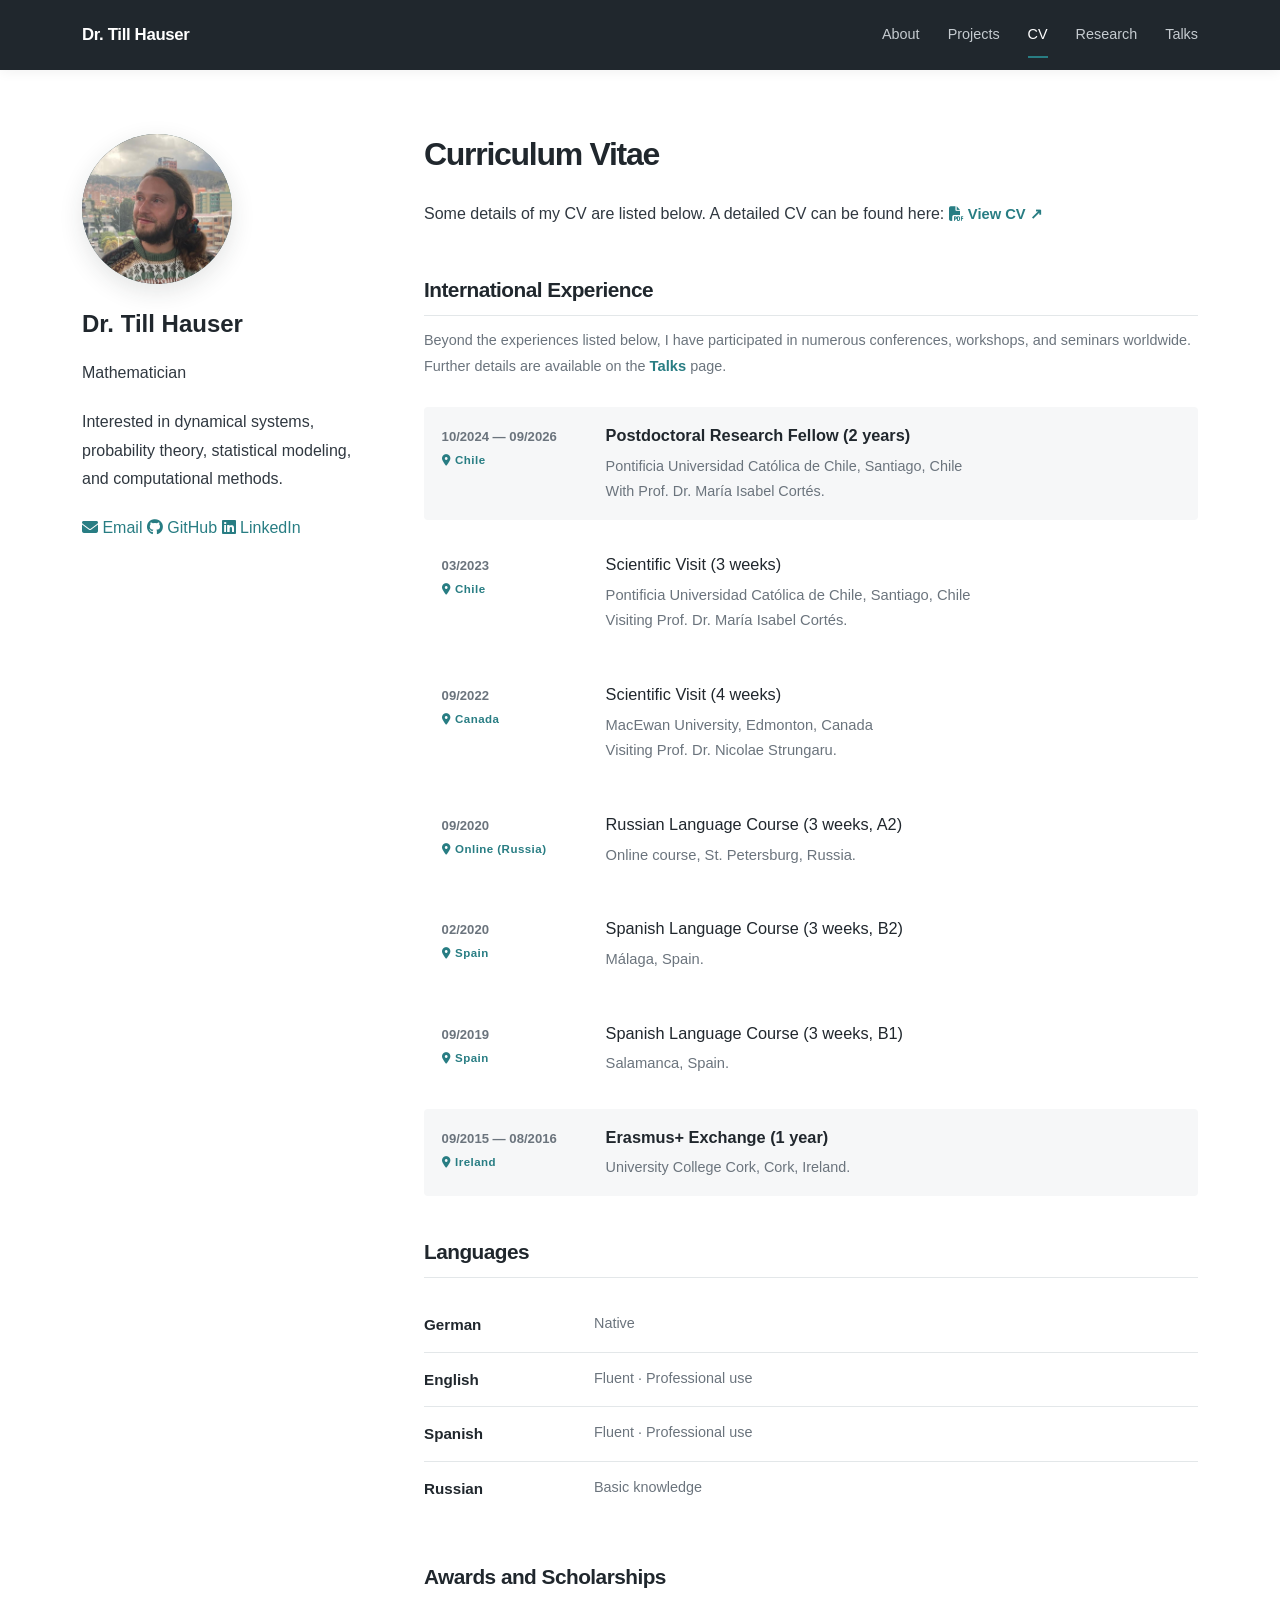
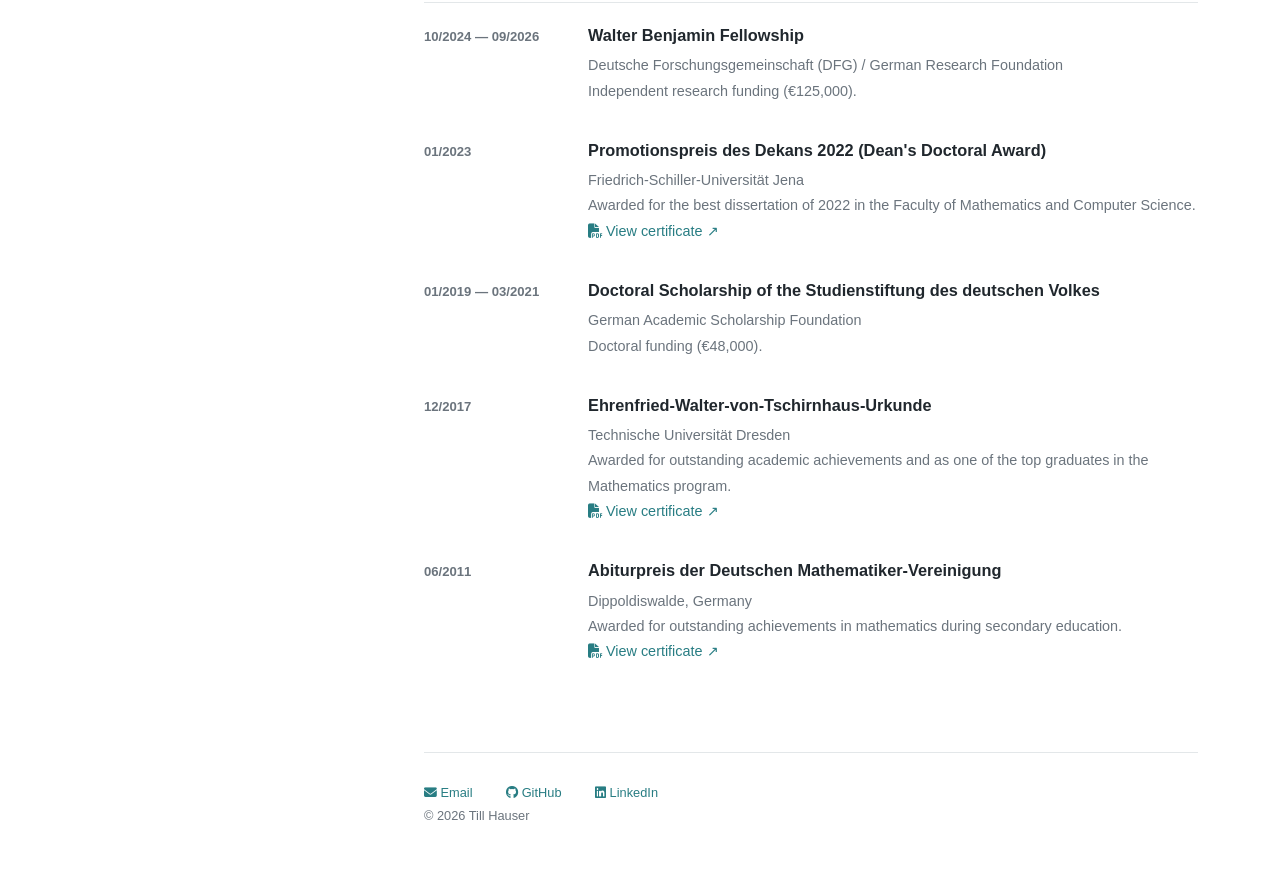
==== commit ac33df3d: "CV page improved" ====
--- a/cv.html
+++ b/cv.html
@@ -110,51 +110,17 @@
                     -->
                 <h2>Curriculum Vitae</h2>
 
-
+                Some details of my CV are listed below. 
+                A detailed CV can be found here: 
                 <a href="files/CV_Till_Hauser.pdf"
                    target="_blank"
                    class="text-link">
                    <i class="fa-solid fa-file-pdf"></i>
-                    View CV↗
+                    View CV ↗
                 </a>
 
 
                 <div class="cv-details">
-
-                    <!-- Languages -->                
-                    <div class="cv-subsection">
-
-                        <h3 class="cv-subsection-heading">Languages</h3>
-
-                        <div class="language-list">
-
-                            <div class="language-item">
-                                <span class="language-name">German</span>
-                                <span class="language-level">Native</span>
-                            </div>
-
-                            <div class="language-item">
-                                <span class="language-name">English</span>
-                                <span class="language-level">Fluent · Professional use</span>
-                            </div>
-
-                            <div class="language-item">
-                                <span class="language-name">Spanish</span>
-                                <span class="language-level">Fluent · Professional use</span>
-                            </div>
-
-                            <div class="language-item">
-                                <span class="language-name">Russian</span>
-                                <span class="language-level">Basic knowledge</span>
-                            </div>
-
-                        </div>
-
-                    </div>
-
-
-
-
 
 
                     <!-- International Experience -->
@@ -392,6 +358,40 @@
                     </div>
 
 
+
+
+                    <!-- Languages -->                
+                    <div class="cv-subsection">
+
+                        <h3 class="cv-subsection-heading">Languages</h3>
+
+                        <div class="language-list">
+
+                            <div class="language-item">
+                                <span class="language-name">German</span>
+                                <span class="language-level">Native</span>
+                            </div>
+
+                            <div class="language-item">
+                                <span class="language-name">English</span>
+                                <span class="language-level">Fluent · Professional use</span>
+                            </div>
+
+                            <div class="language-item">
+                                <span class="language-name">Spanish</span>
+                                <span class="language-level">Fluent · Professional use</span>
+                            </div>
+
+                            <div class="language-item">
+                                <span class="language-name">Russian</span>
+                                <span class="language-level">Basic knowledge</span>
+                            </div>
+
+                        </div>
+
+                    </div>
+                    
+                    
 
                     
 
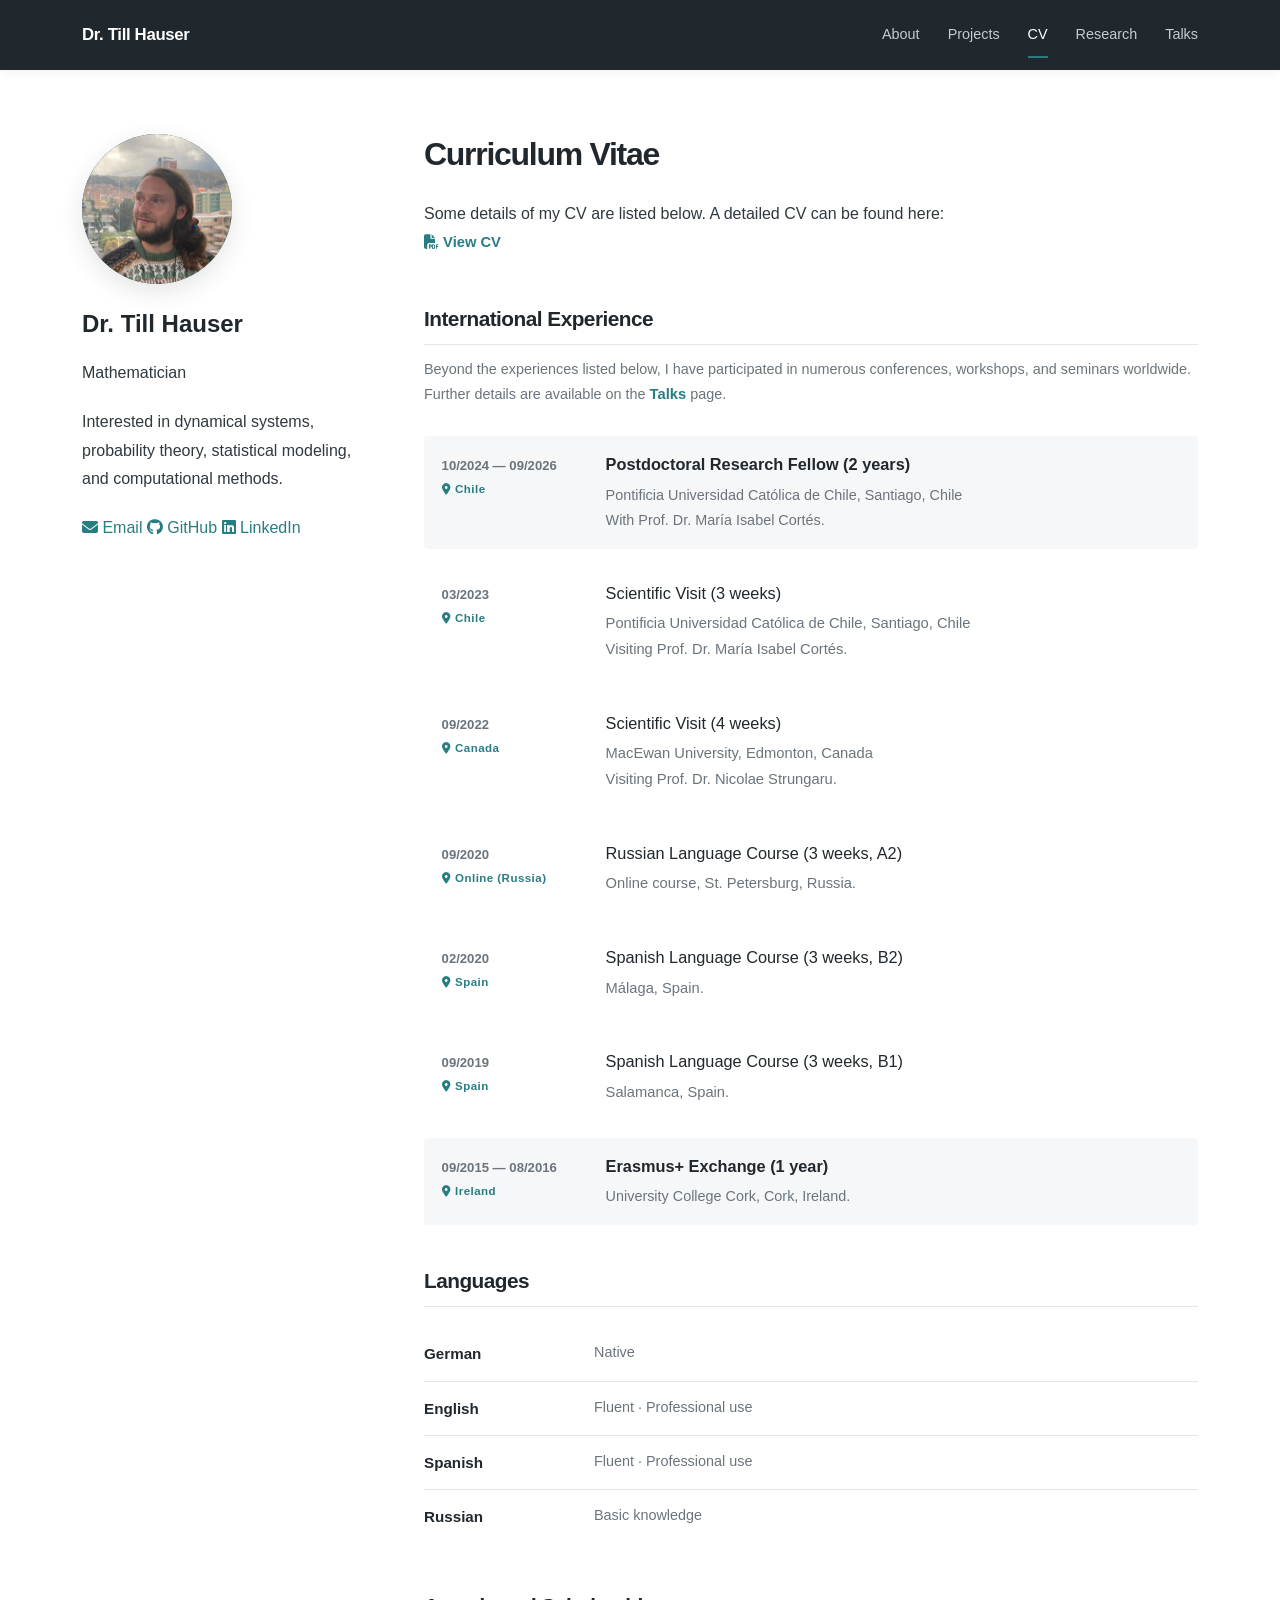
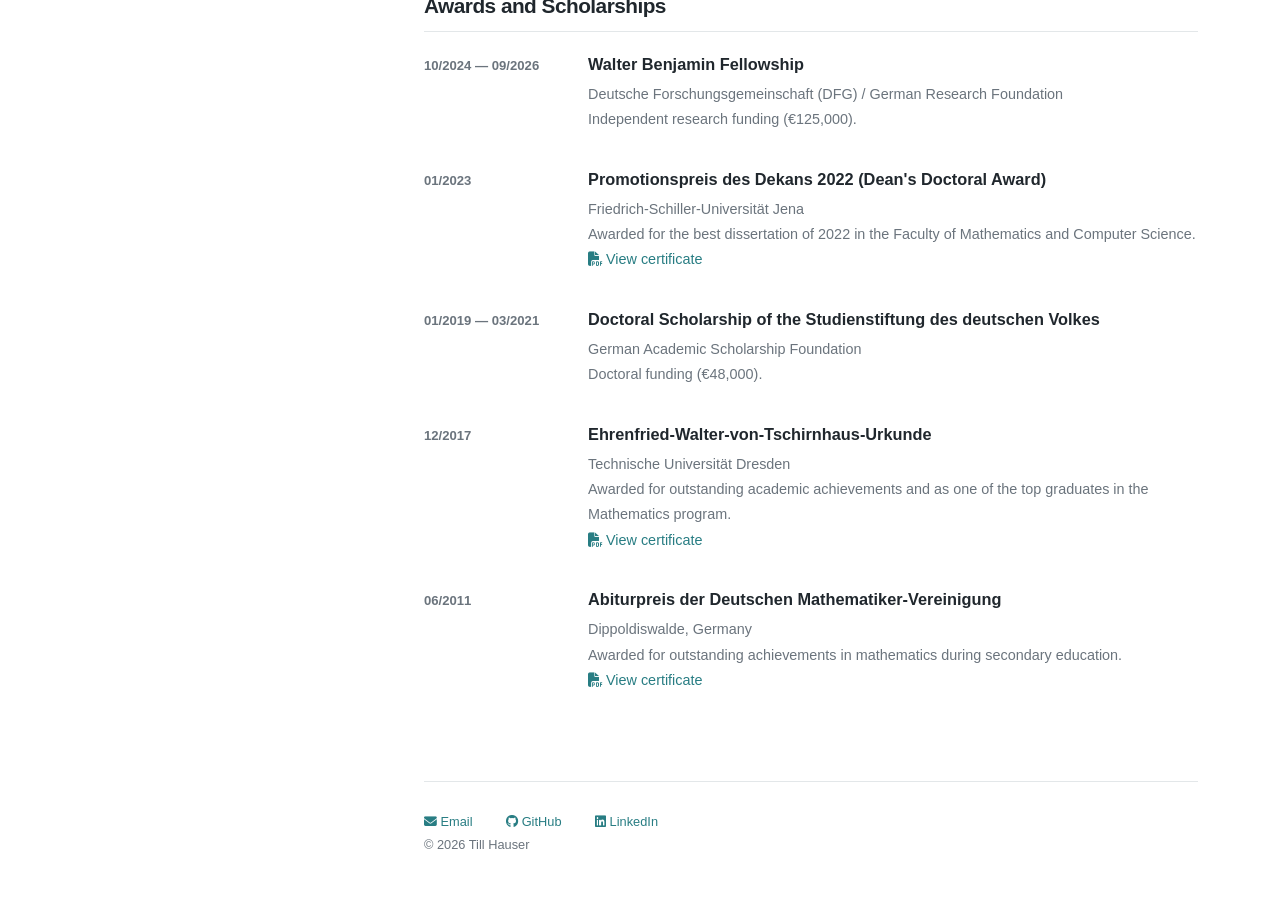
==== commit 2e603d88: "Arrows updated" ====
--- a/cv.html
+++ b/cv.html
@@ -112,11 +112,12 @@
 
                 Some details of my CV are listed below. 
                 A detailed CV can be found here: 
+                <br>
                 <a href="files/CV_Till_Hauser.pdf"
                    target="_blank"
                    class="text-link">
                    <i class="fa-solid fa-file-pdf"></i>
-                    View CV ↗
+                   View CV 
                 </a>
 
 
@@ -393,7 +394,7 @@
                     
                     
 
-                    
+
 
                     <!-- Awards and Scholarships -->
                     <div class="cv-category">
@@ -435,7 +436,7 @@
                                             rel="noopener noreferrer"
                                             class="certificate-link">
                                                 <i class="fa-solid fa-file-pdf"></i>
-                                                View certificate ↗
+                                                View certificate 
                                         </a>
                                     </p>
                                 </div>
@@ -472,7 +473,7 @@
                                             rel="noopener noreferrer"
                                             class="certificate-link">
                                                 <i class="fa-solid fa-file-pdf"></i>
-                                                View certificate ↗
+                                                View certificate 
                                         </a>
                                     </p>
                                 </div>
@@ -495,7 +496,7 @@
                                             rel="noopener noreferrer"
                                             class="certificate-link">
                                                 <i class="fa-solid fa-file-pdf"></i>
-                                                View certificate ↗
+                                                View certificate 
                                         </a>
                                     </p>
                                 </div>
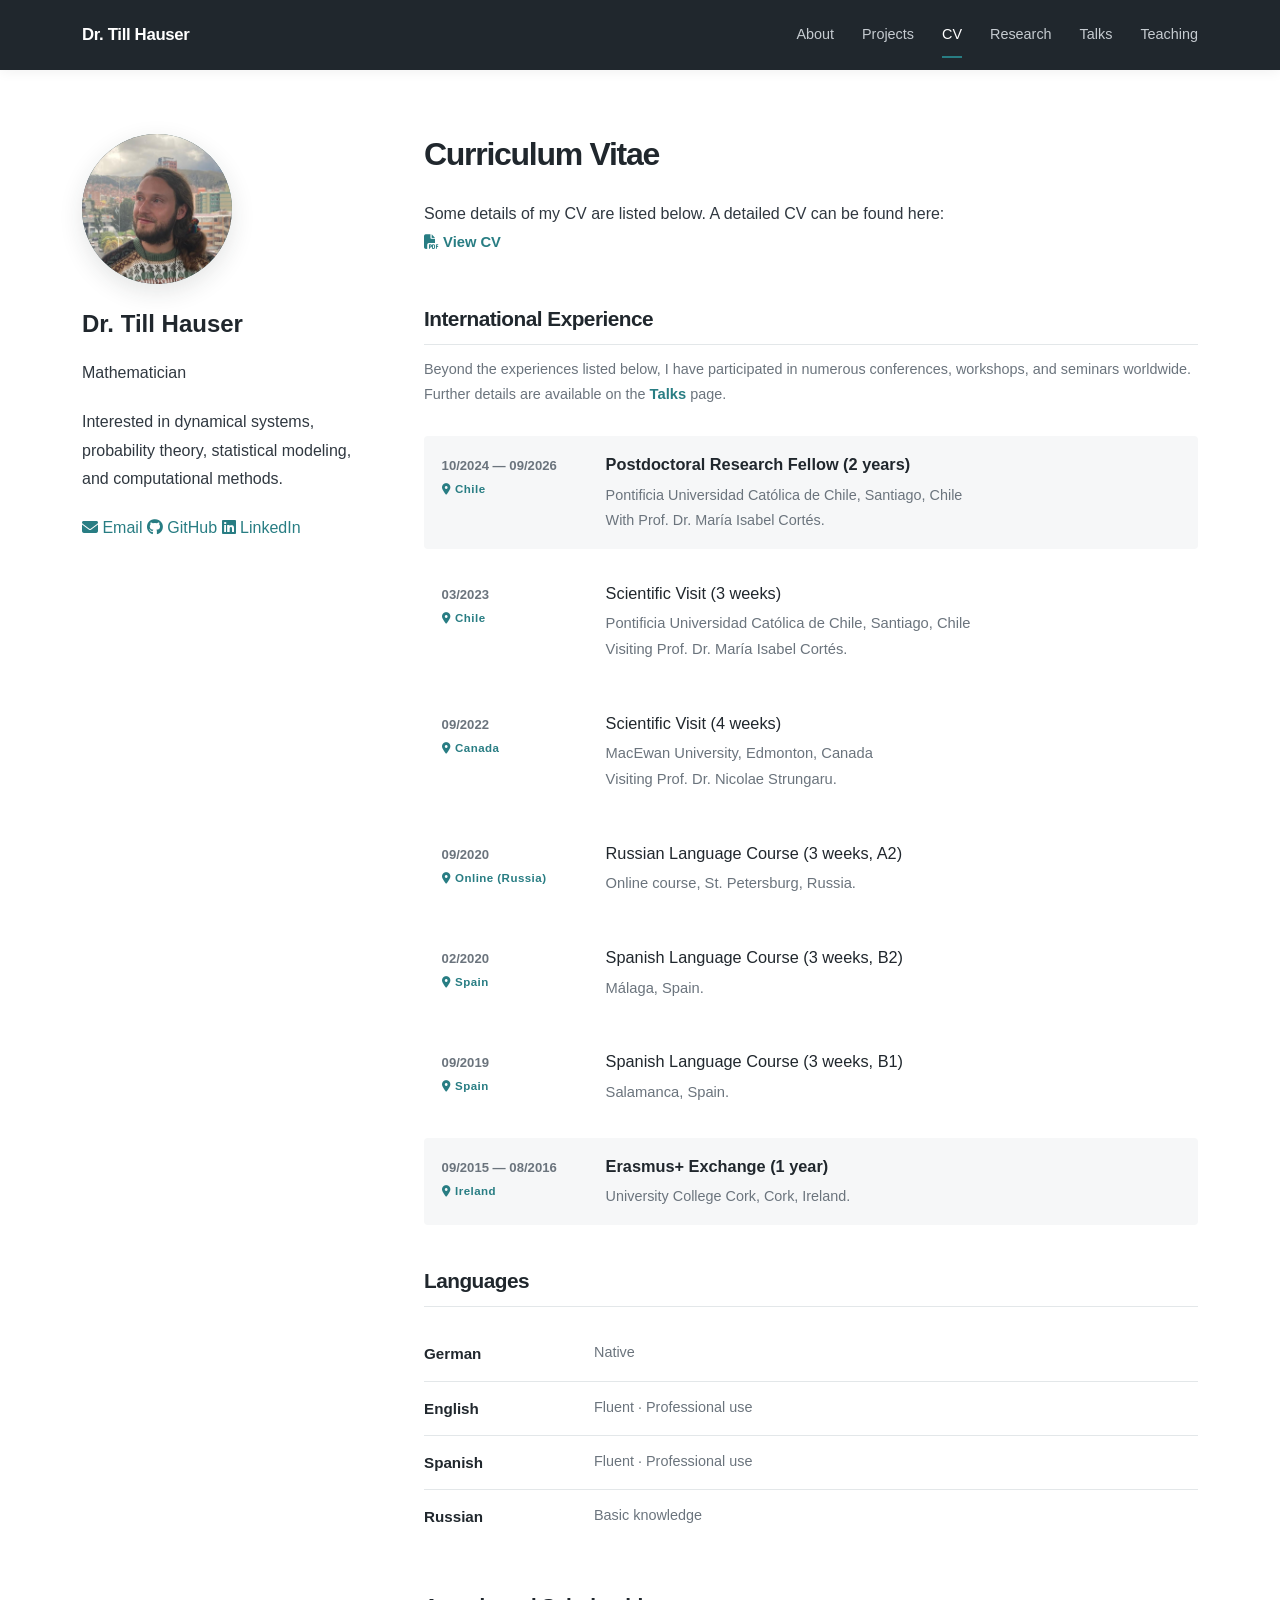
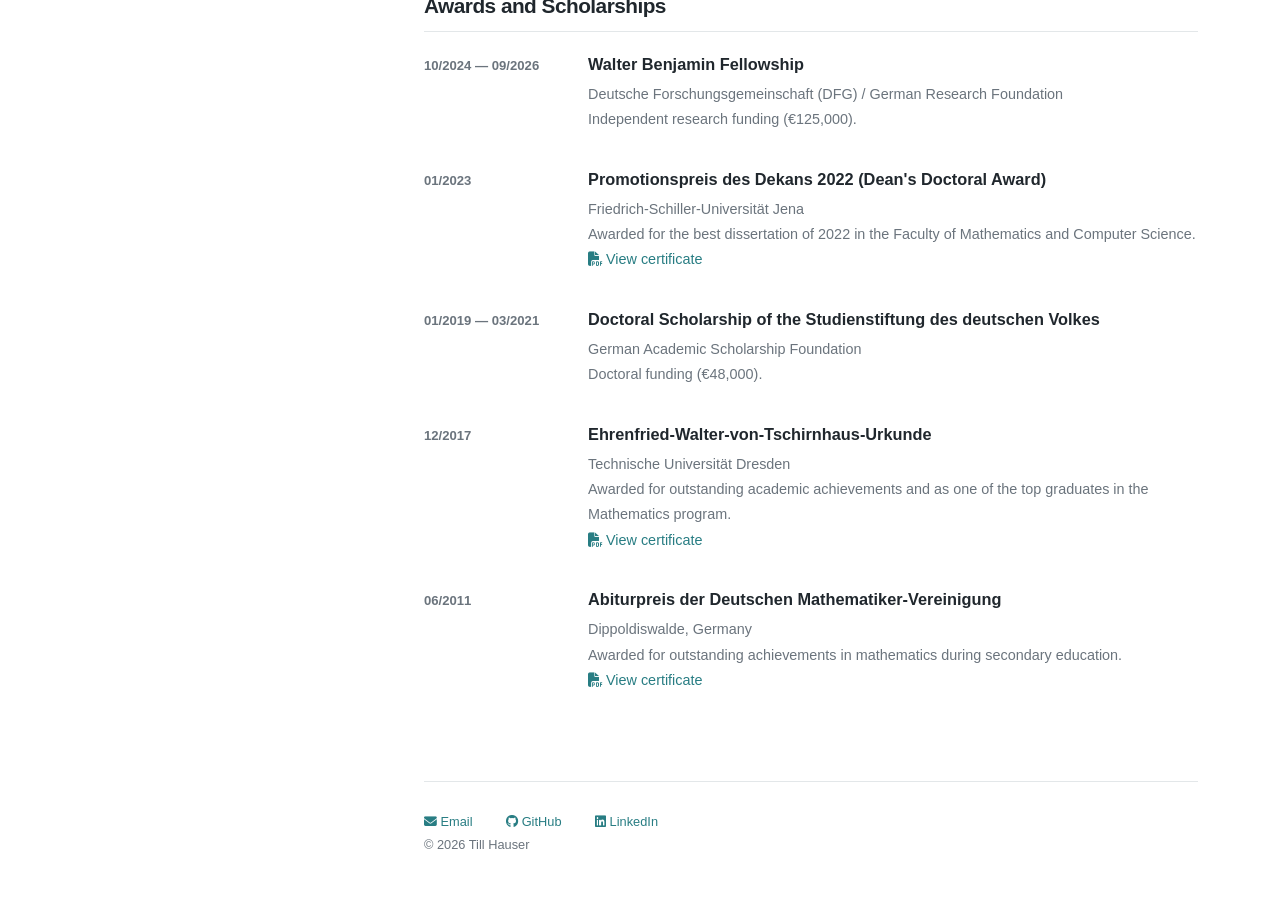
==== commit dc0a7f6d: "Teaching added." ====
--- a/cv.html
+++ b/cv.html
@@ -42,6 +42,7 @@
                 <a href="cv.html" class="nav-link active">CV</a>
                 <a href="research.html" class="nav-link">Research</a>
                 <a href="talks.html" class="nav-link">Talks</a>
+                <a href="teaching.html" class="nav-link">Teaching</a>
             </nav>
         </div>
     </header>
--- a/css/style.css
+++ b/css/style.css
@@ -937,4 +937,113 @@
         grid-template-columns: 28px minmax(0, 1fr);
         gap: 12px;
     }
-}+}
+
+
+
+
+/* =========================================
+   11. Teaching Experience
+========================================= */
+
+/* Institution headings */
+
+.teaching-institution {
+    margin-top: 30px;
+}
+
+.teaching-institution:first-of-type {
+    margin-top: 0;
+}
+
+.teaching-institution-heading {
+    color: var(--color-heading);
+    font-size: 1rem;
+    font-weight: 650;
+    letter-spacing: -0.015em;
+    margin-bottom: 16px;
+}
+
+/* Teaching entries */
+
+.cv-list-teaching .cv-item-featured,
+.cv-list-teaching .cv-item-secondary {
+    padding: 1rem 1.1rem;
+    margin-bottom: 0.75rem;
+}
+
+.cv-list-teaching .cv-item-featured {
+    background: var(--color-surface);
+    border-radius: 4px;
+}
+
+.cv-list-teaching .cv-item-secondary {
+    background: transparent;
+}
+
+.cv-list-teaching .cv-item:last-child {
+    margin-bottom: 0;
+}
+
+/* Role labels */
+
+.cv-role-label {
+    display: inline-block;
+    color: var(--color-accent);
+    background: var(--color-accent-light);
+    padding: 2px 7px;
+    border-radius: 3px;
+    font-size: 0.68rem;
+    font-weight: 650;
+    line-height: 1.6;
+    letter-spacing: 0.02em;
+}
+
+/* Additional teaching responsibilities */
+
+.cv-detail-list {
+    color: var(--color-muted);
+    font-size: 0.86rem;
+    line-height: 1.7;
+    margin: 10px 0 0;
+    padding-left: 18px;
+}
+
+.cv-detail-list li {
+    padding-left: 2px;
+    margin-bottom: 3px;
+}
+
+.cv-detail-list li:last-child {
+    margin-bottom: 0;
+}
+
+/* Responsive adjustments */
+
+@media (max-width: 700px) {
+
+    .teaching-institution {
+        margin-top: 26px;
+    }
+
+    .teaching-institution-heading {
+        font-size: 0.98rem;
+        margin-bottom: 14px;
+    }
+
+    .cv-list-teaching .cv-item {
+        padding: 0.85rem 1rem;
+        margin-bottom: 0.75rem;
+    }
+
+    .cv-list-teaching .cv-item-date {
+        flex-direction: row;
+        flex-wrap: wrap;
+        align-items: center;
+        gap: 6px;
+    }
+
+    .cv-detail-list {
+        font-size: 0.84rem;
+    }
+}
